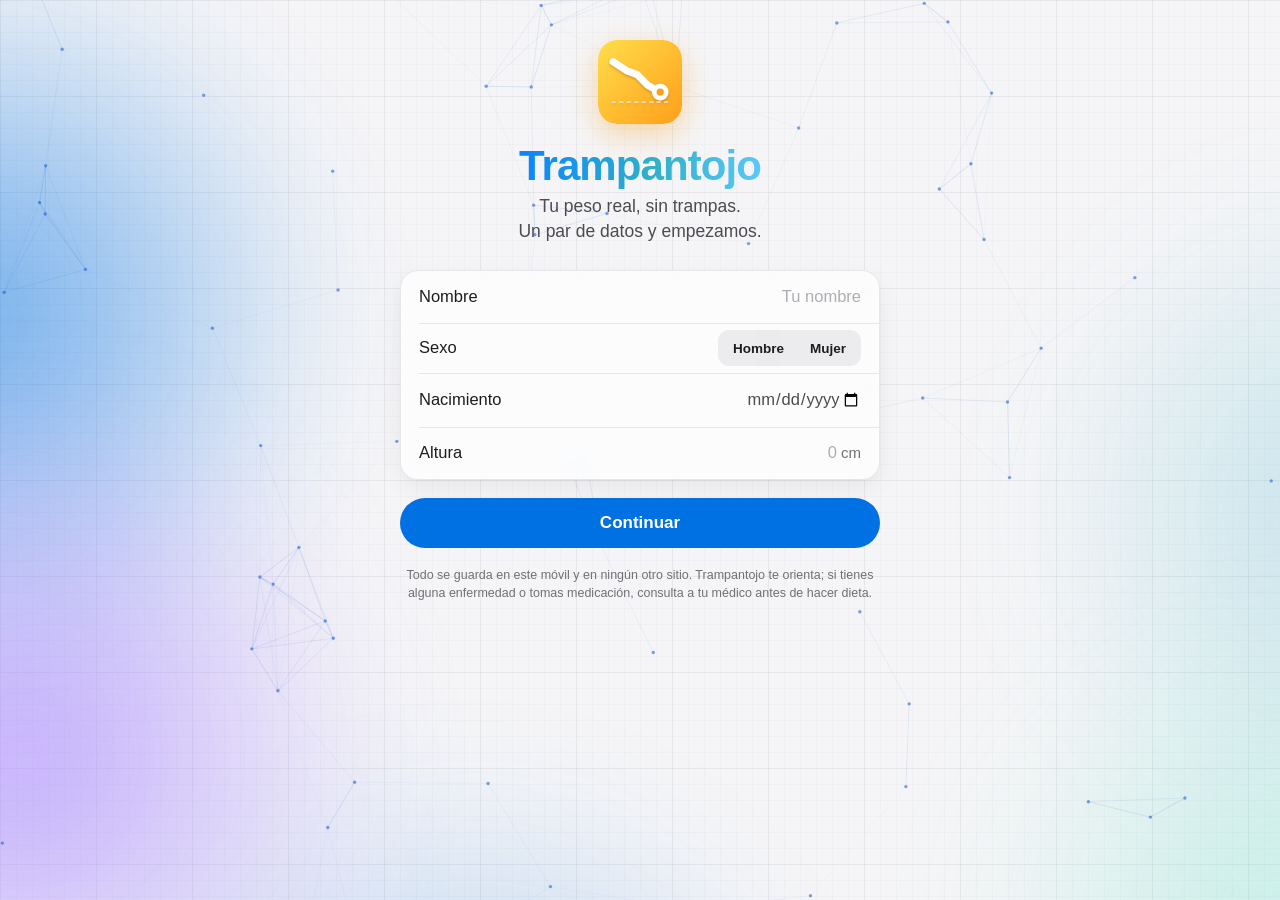
==== index.html @ 8c2d9fbd "feat: registro de ejercicio (0.9.0) En Hoy, apuntar ejercicio en dos toques (13 actividades, minutos" ====
<!doctype html>
<html lang="es" data-theme="light">
<head>
  <meta charset="utf-8">
  <meta name="viewport" content="width=device-width, initial-scale=1, viewport-fit=cover">
  <title>Trampantojo</title>
  <meta name="description" content="Tu peso real, sin trampas: registro diario, tendencia y ayuda para los antojos.">
  <meta name="theme-color" content="#f5f5f7">
  <script>
    // el tema antes de pintar nada, para que no parpadee: claro por defecto, como bimio.tools
    try { document.documentElement.dataset.theme = localStorage.getItem('trampantojo:tema') || 'light'; } catch (e) { /* claro */ }
  </script>
  <link rel="manifest" href="manifest.webmanifest">
  <link rel="icon" href="icons/icon.svg" type="image/svg+xml">
  <link rel="apple-touch-icon" href="icons/apple-touch-icon.png">
  <link rel="stylesheet" href="css/app.css?v=0.9.0">
</head>
<body>
  <!-- El fondo de bimio.tools: manchas de color que se mueven y la constelación -->
  <div class="page-fx" aria-hidden="true">
    <span class="hx b1"></span><span class="hx b2"></span><span class="hx b3"></span><span class="hx b4"></span><span class="hx b5"></span>
    <canvas class="page-cloud"></canvas>
  </div>

  <div id="app">
    <header class="app-header">
      <img class="app-mark" src="icons/icon.svg" alt="" width="46" height="46">
      <div class="app-header-text">
        <p class="app-header-sub" id="today-label"></p>
        <h1 id="screen-title">Trampantojo</h1>
      </div>
    </header>

    <main>
      <!-- ── Hoy ─────────────────────────────────────────────── -->
      <section id="screen-hoy" class="screen" data-title="Hoy">
        <form class="card weigh" id="weigh-form" autocomplete="off">
          <label for="weigh-kg" class="eyebrow">Peso de hoy</label>
          <div class="weigh-row">
            <div class="field-unit big">
              <input id="weigh-kg" name="kg" type="text" inputmode="decimal" placeholder="0,0" aria-describedby="weigh-hint">
              <span>kg</span>
            </div>
            <button type="submit" class="btn primary">Guardar</button>
          </div>
          <p class="card-foot" id="weigh-hint"></p>
          <details class="more">
            <summary>Añadir medidas</summary>
            <div class="measures">
              <label>Cintura<span class="field-unit"><input name="waist" type="text" inputmode="decimal" placeholder="—"><span>cm</span></span></label>
              <label>Cuello<span class="field-unit"><input name="neck" type="text" inputmode="decimal" placeholder="—"><span>cm</span></span></label>
              <label class="only-m">Cadera<span class="field-unit"><input name="hip" type="text" inputmode="decimal" placeholder="—"><span>cm</span></span></label>
            </div>
            <p class="card-foot">Cintura a la altura del ombligo, sin apretar. Con cintura y cuello calculo tu % de grasa.</p>
          </details>
        </form>

<button type="button" class="card craving-cta" data-craving>
          <span class="craving-icon" aria-hidden="true"><svg viewBox="0 0 24 24"><path d="M3 15c2.5 0 2.5-3 5-3s2.5 3 5 3 2.5-3 5-3 2.5 3 3 3"/><path d="M3 19c2.5 0 2.5-3 5-3s2.5 3 5 3 2.5-3 5-3 2.5 3 3 3"/><path d="M12 3v5M9.5 6 12 8.5 14.5 6"/></svg></span>
          <span class="craving-text"><strong>Tengo un antojo</strong><small>Púlsalo antes de comer: te explico por qué te pasa y cómo pasarlo</small></span>
          <span class="chev" aria-hidden="true"></span>
        </button>

        <div class="card message" id="message-card">
          <p class="eyebrow">Para hoy</p>
          <p class="message-title" id="message-title"></p>
          <p class="message-text" id="message-text"></p>
        </div>

        <div class="card backup-nudge" id="backup-nudge" hidden>
          <p class="eyebrow" id="nudge-eyebrow">Tus datos</p>
          <p class="message-title" id="nudge-title"></p>
          <p class="message-text" id="nudge-text"></p>
          <div class="nudge-actions">
            <button type="button" class="btn primary small" id="nudge-go"></button>
            <button type="button" class="btn plain small" id="nudge-later">Ahora no</button>
          </div>
        </div>
        <div class="card water" id="water-card">
          <div class="water-head">
            <p class="eyebrow">Agua hoy</p>
            <span class="water-count" id="water-count"></span>
          </div>
          <div class="glasses" id="glasses" role="group" aria-label="Vasos de agua"></div>
        </div>

        <div class="card exercise" id="exercise-card">
          <div class="water-head">
            <p class="eyebrow">Ejercicio hoy</p>
            <span class="water-count" id="exercise-count"></span>
          </div>
          <ul class="ex-list" id="exercise-list"></ul>
          <div class="meter ex-meter" role="presentation"><span id="exercise-bar"></span></div>
          <p class="card-foot" id="exercise-week"></p>
          <button type="button" class="btn ghost small" id="exercise-add">+ Apuntar ejercicio</button>
        </div>

        <div class="card hero" id="hero-card">
          <p class="eyebrow">Tu camino</p>
          <p class="hero-value"><span id="hero-kg">—</span><span class="unit">kg</span></p>
          <p class="hero-delta" id="hero-delta"></p>
          <p class="card-sub" id="journey-sub"></p>
          <div class="chart-box" id="chart-hoy"></div>
          <button class="row-link" data-go="evolucion">Ver toda la evolución</button>
        </div>

        <p class="section-label" id="tiles-label">Tus números</p>
        <div class="tiles" id="tiles"></div>

        <div class="card nudge" id="habits-nudge" hidden>
          <p class="message-title">Cuéntame tus hábitos</p>
          <p class="message-text">Con tu ejercicio y cómo comes, calculo mejor lo que gastas.</p>
          <button class="btn ghost" data-go="perfil" data-focus="habitos">Rellenar hábitos</button>
        </div>
      </section>

      <!-- ── Comidas ─────────────────────────────────────────── -->
      <section id="screen-comidas" class="screen" data-title="Comidas" hidden>
        <div class="day-nav">
          <button type="button" class="btn plain small" id="day-prev">‹ Día anterior</button>
          <span class="day-label" id="day-label">Hoy</span>
          <button type="button" class="btn plain small" id="day-next">Siguiente ›</button>
        </div>
<button type="button" class="card craving-cta" data-craving>
          <span class="craving-icon" aria-hidden="true"><svg viewBox="0 0 24 24"><path d="M3 15c2.5 0 2.5-3 5-3s2.5 3 5 3 2.5-3 5-3 2.5 3 3 3"/><path d="M3 19c2.5 0 2.5-3 5-3s2.5 3 5 3 2.5-3 5-3 2.5 3 3 3"/><path d="M12 3v5M9.5 6 12 8.5 14.5 6"/></svg></span>
          <span class="craving-text"><strong>Tengo un antojo</strong><small>Antes de picar: por qué te pasa y cómo pasarlo</small></span>
          <span class="chev" aria-hidden="true"></span>
        </button>
        <div class="card intake">
          <p class="eyebrow" id="intake-label">Hoy llevas</p>
          <p class="hero-value"><span id="kcal-eaten">0</span><span class="unit">kcal</span></p>
          <div class="meter" role="presentation"><span id="kcal-bar"></span></div>
          <p class="card-sub" id="kcal-sub"></p>
          <p class="card-foot" id="macros"></p>
          <div class="qday" id="qday" hidden>
            <p class="eyebrow">Qué tipo de calorías</p>
            <div class="qbar" role="presentation"><span class="q-b" id="qbar-b"></span><span class="q-r" id="qbar-r"></span><span class="q-m" id="qbar-m"></span></div>
            <p class="qday-legend" id="qday-legend"></p>
            <p class="card-foot" id="qday-note"></p>
          </div>
        </div>
        <div class="card ideas-card" id="ideas-card" hidden></div>
        <div id="meals"></div>
        <p class="section-label">Mis platos</p>
        <ul class="group log" id="dishes"></ul>
        <p class="section-foot" id="dishes-empty">Cuando apuntes una comida con varias cosas (lentejas + pan + aceite), «Guardar como plato» la deja lista para otro día, de un toque.</p>
        <p class="section-foot">Valores orientativos de tablas públicas. Tu gasto real, medido con la báscula, corrige lo que la tabla no sabe de tu cocina.</p>
      </section>

      <!-- ── Evolución ───────────────────────────────────────── -->
      <section id="screen-evolucion" class="screen" data-title="Evolución" hidden>
        <div class="segmented" role="radiogroup" aria-label="Periodo">
          <button type="button" role="radio" data-range="30">30 días</button>
          <button type="button" role="radio" data-range="90">90 días</button>
          <button type="button" role="radio" data-range="0">Todo</button>
          <button type="button" role="radio" data-range="-1">Mi plan</button>
        </div>
        <div class="card" id="week-card"></div>
        <div class="card">
          <p class="eyebrow">Evolución del peso</p>
          <p class="card-sub" id="evo-sub"></p>
          <div class="chart-box" id="chart-evo"></div>
          <button class="row-link" data-go="registro">Ver los datos uno a uno</button>
        </div>
        <p class="section-label">Objetivos intermedios</p>
        <ul class="group log" id="goals"></ul>
        <p class="section-foot">Un peso y una fecha («88 kg para Navidad»). Aparecen en la gráfica como un rombo; la línea azul discontinua es la que deberías seguir.</p>
        <div class="card spaced">
          <p class="eyebrow">Ritmo semana a semana</p>
          <p class="card-sub">Cuánto ha bajado o subido tu tendencia cada semana.</p>
          <div class="chart-box" id="chart-rate"></div>
        </div>
        <div class="card">
          <p class="eyebrow">Tus antojos</p>
          <div id="craving-card"></div>
        </div>
        <div class="card">
          <p class="eyebrow">Calorías por día</p>
          <p class="card-sub" id="kcal-chart-sub">Lo que has apuntado cada día frente a tu objetivo.</p>
          <div class="chart-box" id="chart-kcal"></div>
        </div>
        <div class="card">
          <p class="eyebrow">Ejercicio por semana</p>
          <p class="card-sub" id="exercise-chart-sub"></p>
          <div class="qchart exchart" id="chart-exercise"></div>
        </div>
        <div class="card">
          <p class="eyebrow">La calidad de tus calorías</p>
          <p class="card-sub" id="quality-chart-sub"></p>
          <div class="qchart" id="chart-quality"></div>
        </div>
        <p class="section-label">Tus logros</p>
        <div class="badges" id="badges"></div>
        <p class="section-label">Tu salud en números</p>
        <dl class="group facts" id="facts"></dl>
        <p class="section-foot">Orientativo. Trampantojo te ayuda a ordenarte, no sustituye a tu médico.</p>
      </section>

      <!-- ── Registro ────────────────────────────────────────── -->
      <section id="screen-registro" class="screen" data-title="Registro" hidden>
        <button class="btn ghost block" id="add-past">Añadir otro día</button>
        <p class="section-label">Tus pesadas</p>
        <ul class="group log" id="log"></ul>
        <p class="section-foot" id="log-foot">Toca una pesada para corregirla o borrarla.</p>
        <p class="empty" id="log-empty" hidden>Todavía no has apuntado ningún peso.</p>
      </section>

      <!-- ── Perfil ──────────────────────────────────────────── -->
      <section id="screen-perfil" class="screen" data-title="Perfil" hidden>
        <form id="profile-form" autocomplete="off">
          <p class="section-label">Tus datos</p>
          <div class="group">
            <label class="item"><span class="item-title">Nombre</span><input name="name" type="text" autocomplete="given-name" placeholder="Tu nombre" required></label>
            <div class="item">
              <span class="item-title">Sexo<small>Cambia la fórmula del gasto</small></span>
              <div class="segmented compact" role="radiogroup" aria-label="Sexo">
                <label><input type="radio" name="sex" value="h" required><span>Hombre</span></label>
                <label><input type="radio" name="sex" value="m"><span>Mujer</span></label>
              </div>
            </div>
            <label class="item"><span class="item-title">Nacimiento</span><input name="birthDate" type="date" required></label>
            <label class="item"><span class="item-title">Altura</span><span class="field-unit"><input name="heightCm" type="text" inputmode="numeric" placeholder="0" required><span>cm</span></span></label>
          </div>

          <p class="section-label">Tu meta</p>
          <div class="group">
            <label class="item"><span class="item-title">Peso objetivo</span><span class="field-unit"><input name="goalKg" type="text" inputmode="decimal" placeholder="0,0" required><span>kg</span></span></label>
            <label class="item"><span class="item-title">¿Para cuándo?</span><input name="goalDate" type="date"></label>
            <button type="button" class="item picker" data-picker="pace"><span class="item-title">Ritmo</span><span class="picker-value" data-for="pace"></span><span class="chev" aria-hidden="true"></span></button>
            <button type="button" class="item picker" data-picker="activity"><span class="item-title">Actividad</span><span class="picker-value" data-for="activity"></span><span class="chev" aria-hidden="true"></span></button>
          </div>
          <input type="hidden" name="activity">
          <p class="section-foot" id="pace-hint"></p>
          <p class="section-foot" id="goal-hint"></p>
          <p class="section-foot" id="activity-hint"></p>
          <button type="submit" class="btn primary block">Guardar mis datos</button>
        </form>

        <p class="section-label">Tu plan</p>
        <div class="group">
          <button type="button" class="item action" id="plan-restart"><span class="item-title">Empezar el plan de nuevo desde hoy</span><span class="chev" aria-hidden="true"></span></button>
        </div>
        <p class="section-foot" id="plan-summary"></p>

        <form id="habits-form" autocomplete="off">
          <p class="section-label" id="habitos">Tus hábitos</p>
          <div class="group">
            <label class="item"><span class="item-title">Ejercicio</span><input name="exerciseType" type="text" placeholder="Andar, pádel…"></label>
            <label class="item"><span class="item-title">Días por semana</span><input name="exerciseDays" type="text" inputmode="numeric" placeholder="0"></label>
            <label class="item"><span class="item-title">Minutos cada vez</span><input name="exerciseMinutes" type="text" inputmode="numeric" placeholder="0"></label>
            <button type="button" class="item picker" data-picker="work"><span class="item-title">Trabajo</span><span class="picker-value" data-for="work"></span><span class="chev" aria-hidden="true"></span></button>
            <button type="button" class="item picker" data-picker="steps"><span class="item-title">Pasos al día</span><span class="picker-value" data-for="steps"></span><span class="chev" aria-hidden="true"></span></button>
            <button type="button" class="item picker" data-picker="exerciseCredit"><span class="item-title">Calorías del ejercicio</span><span class="picker-value" data-for="exerciseCredit"></span><span class="chev" aria-hidden="true"></span></button>
          </div>
          <p class="section-foot" id="habits-suggest"></p>

          <p class="section-label">Cómo comes</p>
          <div class="group">
            <button type="button" class="item picker" data-picker="oil"><span class="item-title">Aceite al cocinar</span><span class="picker-value" data-for="oil"></span><span class="chev" aria-hidden="true"></span></button>
            <button type="button" class="item picker" data-picker="portions"><span class="item-title">Raciones</span><span class="picker-value" data-for="portions"></span><span class="chev" aria-hidden="true"></span></button>
            <label class="item"><span class="item-title">No me gusta</span><input name="dislikes" type="text" placeholder="Coliflor…"></label>
            <label class="item"><span class="item-title">Alergias</span><input name="allergies" type="text" placeholder="Lactosa…"></label>
          </div>
          <input type="hidden" name="work"><input type="hidden" name="steps"><input type="hidden" name="oil"><input type="hidden" name="portions"><input type="hidden" name="exerciseCredit">
          <p class="section-foot">Con esto afino tu gasto, y en la próxima versión los consejos de comida.</p>

          <p class="section-label">Tus razones</p>
          <div class="group">
            <label class="item stacked"><span class="sr">Tus razones para adelgazar</span>
              <textarea name="reasons" rows="3" placeholder="¿Por qué quieres adelgazar? Escríbelo con tus palabras: te lo recordaré cuando te dé un antojo."></textarea>
            </label>
          </div>
          <button type="submit" class="btn primary block">Guardar hábitos</button>
        </form>

        <p class="section-label">Apariencia</p>
        <div class="group">
          <div class="item">
            <span class="item-title">Tema</span>
            <div class="segmented compact" role="radiogroup" aria-label="Tema" id="theme-seg">
              <button type="button" role="radio" data-theme-choice="light">Claro</button>
              <button type="button" role="radio" data-theme-choice="dark">Oscuro</button>
              <button type="button" role="radio" data-theme-choice="auto">Auto</button>
            </div>
          </div>
        </div>
        <p class="section-foot">«Auto» sigue el tema del móvil.</p>

        <p class="section-label">Recordatorios de agua</p>
        <form class="group" id="water-form" autocomplete="off">
          <button type="button" class="item action" id="water-toggle"><span class="item-title">Avisarme si no bebo<small id="water-toggle-sub">Con «+1 vaso» y «Silenciar para siempre» en la propia notificación</small></span><span class="picker-value" id="water-toggle-val">No</span><span class="chev" aria-hidden="true"></span></button>
          <button type="button" class="item picker" data-picker="wevery"><span class="item-title">Si no bebo en</span><span class="picker-value" data-for="wevery"></span><span class="chev" aria-hidden="true"></span></button>
          <button type="button" class="item picker" data-picker="wfrom"><span class="item-title">Desde</span><span class="picker-value" data-for="wfrom"></span><span class="chev" aria-hidden="true"></span></button>
          <button type="button" class="item picker" data-picker="wto"><span class="item-title">Hasta</span><span class="picker-value" data-for="wto"></span><span class="chev" aria-hidden="true"></span></button>
          <button type="button" class="item action" id="water-test"><span class="item-title">Probar un aviso ahora</span><span class="chev" aria-hidden="true"></span></button>
          <input type="hidden" name="wevery"><input type="hidden" name="wfrom"><input type="hidden" name="wto">
        </form>
        <p class="section-foot" id="water-note"></p>

        <p class="section-label">Copia de seguridad</p>
        <div class="group">
          <button type="button" class="item action" id="auto-backup"><span class="item-title">Copia automática<small id="auto-backup-sub">Se guarda sola en una carpeta del móvil</small></span><span class="picker-value" id="auto-backup-state"></span><span class="chev" aria-hidden="true"></span></button>
          <button type="button" class="item action" id="auto-backup-change" hidden><span class="item-title">Cambiar de carpeta</span><span class="chev" aria-hidden="true"></span></button>
          <button type="button" class="item action" id="export"><span class="item-title">Guardar una copia ahora<small>A Drive, al correo o a Descargas</small></span><span class="chev" aria-hidden="true"></span></button>
          <label class="item action"><span class="item-title">Cargar copia</span><span class="chev" aria-hidden="true"></span><input type="file" id="import" accept="application/json,.json" hidden></label>
        </div>
        <p class="section-foot" id="backup-status"></p>
        <p class="section-foot">Tus datos viven en este móvil. La copia automática los guarda cada día en una carpeta que eliges (Documentos, por ejemplo), que no se borra aunque borres los datos de Chrome: la última en <b>trampantojo-copia.json</b> y una por semana con su fecha. Para pasar la app a otro móvil, «Cargar copia» con ese fichero.</p>

        <p class="fine center" id="version"></p>
      </section>
    </main>

    <nav class="tabs" aria-label="Secciones">
      <button data-go="hoy"><svg viewBox="0 0 24 24" aria-hidden="true"><path d="M4 10.5 12 4l8 6.5V19a1 1 0 0 1-1 1h-4.5v-5.5h-5V20H5a1 1 0 0 1-1-1z"/></svg><span>Hoy</span></button>
      <button data-go="comidas"><svg viewBox="0 0 24 24" aria-hidden="true"><path d="M7 3v8M4.5 3v5a2.5 2.5 0 0 0 5 0V3M7 11v10"/><path d="M17 21V3c-2.2 1-3.5 3.4-3.5 6.5V13H17"/></svg><span>Comidas</span></button>
      <button data-go="evolucion"><svg viewBox="0 0 24 24" aria-hidden="true"><path d="M3.5 16.5 9 11l3.5 3 8-8"/><path d="M15 6h5.5v5.5"/></svg><span>Evolución</span></button>
      <button data-go="registro"><svg viewBox="0 0 24 24" aria-hidden="true"><path d="M8.5 6.5h11M8.5 12h11M8.5 17.5h11"/><circle cx="4.5" cy="6.5" r=".9"/><circle cx="4.5" cy="12" r=".9"/><circle cx="4.5" cy="17.5" r=".9"/></svg><span>Registro</span></button>
      <button data-go="perfil"><svg viewBox="0 0 24 24" aria-hidden="true"><circle cx="12" cy="8.5" r="3.8"/><path d="M4.5 20c1.3-3.6 4.2-5.5 7.5-5.5s6.2 1.9 7.5 5.5"/></svg><span>Perfil</span></button>
    </nav>
  </div>

  <!-- ── Primera vez ─────────────────────────────────────────── -->
  <div id="welcome" class="welcome" hidden>
    <form id="welcome-form" class="welcome-card" autocomplete="off" novalidate>
      <img class="welcome-mark" src="icons/icon.svg" alt="" width="84" height="84">
      <h1><span class="grad">Trampantojo</span></h1>
      <p class="lead">Tu peso real, sin trampas.<br>Un par de datos y empezamos.</p>
      <div class="step" data-step="1">
        <div class="group">
          <label class="item"><span class="item-title">Nombre</span><input name="name" type="text" autocomplete="given-name" placeholder="Tu nombre" required></label>
          <div class="item">
            <span class="item-title">Sexo</span>
            <div class="segmented compact" role="radiogroup" aria-label="Sexo">
              <label><input type="radio" name="sex" value="h" required><span>Hombre</span></label>
              <label><input type="radio" name="sex" value="m"><span>Mujer</span></label>
            </div>
          </div>
          <label class="item"><span class="item-title">Nacimiento</span><input name="birthDate" type="date" required></label>
          <label class="item"><span class="item-title">Altura</span><span class="field-unit"><input name="heightCm" type="text" inputmode="numeric" placeholder="0" required><span>cm</span></span></label>
        </div>
      </div>
      <div class="step" data-step="2" hidden>
        <div class="group">
          <label class="item"><span class="item-title">Peso de hoy</span><span class="field-unit"><input name="kg" type="text" inputmode="decimal" placeholder="0,0" required><span>kg</span></span></label>
          <label class="item"><span class="item-title">Peso objetivo</span><span class="field-unit"><input name="goalKg" type="text" inputmode="decimal" placeholder="0,0" required><span>kg</span></span></label>
          <label class="item"><span class="item-title">¿Para cuándo?</span><input name="goalDate" type="date"></label>
          <button type="button" class="item picker" data-picker="pace"><span class="item-title">Ritmo</span><span class="picker-value" data-for="pace"></span><span class="chev" aria-hidden="true"></span></button>
          <button type="button" class="item picker" data-picker="activity"><span class="item-title">Actividad</span><span class="picker-value" data-for="activity"></span><span class="chev" aria-hidden="true"></span></button>
        </div>
        <input type="hidden" name="activity" value="sedentario">
        <p class="section-foot" id="welcome-pace-hint"></p>
        <p class="section-foot" id="welcome-goal-hint"></p>
      </div>
      <p class="error" id="welcome-error" role="alert"></p>
      <div class="welcome-actions">
        <button type="submit" class="btn primary block" id="welcome-next">Continuar</button>
        <button type="button" class="btn plain block" id="welcome-back" hidden>Atrás</button>
      </div>
      <p class="fine center">Todo se guarda en este móvil y en ningún otro sitio. Trampantojo te orienta; si tienes alguna enfermedad o tomas medicación, consulta a tu médico antes de hacer dieta.</p>
    </form>
  </div>

  <!-- ── Elegir una opción: hoja inferior (sustituye a los desplegables) ── -->
  <dialog id="picker-dialog" class="sheet">
    <div class="sheet-grabber" aria-hidden="true"></div>
    <div class="sheet-bar">
      <span></span>
      <h2 id="picker-title"></h2>
      <button type="button" class="bar-btn strong" id="picker-done">Listo</button>
    </div>
    <ul class="group picker-list" id="picker-list" role="listbox"></ul>
    <p class="section-foot" id="picker-foot"></p>
  </dialog>

  <!-- ── Corregir una pesada ─────────────────────────────────── -->
  <dialog id="edit-dialog" class="sheet">
    <form id="edit-form" autocomplete="off">
      <div class="sheet-grabber" aria-hidden="true"></div>
      <div class="sheet-bar">
        <button type="button" class="bar-btn" id="edit-cancel">Cancelar</button>
        <h2 id="edit-title">Pesada</h2>
        <button type="submit" class="bar-btn strong">Guardar</button>
      </div>
      <div class="group">
        <label class="item"><span class="item-title">Día</span><input name="date" type="date" required></label>
        <label class="item"><span class="item-title">Peso</span><span class="field-unit"><input name="kg" type="text" inputmode="decimal" placeholder="0,0" required><span>kg</span></span></label>
      </div>
      <p class="section-label">Medidas (opcional)</p>
      <div class="group">
        <label class="item"><span class="item-title">Cintura</span><span class="field-unit"><input name="waist" type="text" inputmode="decimal" placeholder="—"><span>cm</span></span></label>
        <label class="item"><span class="item-title">Cuello</span><span class="field-unit"><input name="neck" type="text" inputmode="decimal" placeholder="—"><span>cm</span></span></label>
        <label class="item only-m"><span class="item-title">Cadera</span><span class="field-unit"><input name="hip" type="text" inputmode="decimal" placeholder="—"><span>cm</span></span></label>
      </div>
      <p class="error" id="edit-error" role="alert"></p>
      <div class="group spaced-group">
        <button type="button" class="item action destructive" id="edit-delete"><span class="item-title">Borrar esta pesada</span></button>
      </div>
    </form>
  </dialog>

  <!-- ── Un objetivo intermedio ──────────────────────────────── -->
  <dialog id="goal-dialog" class="sheet">
    <form id="goal-form" autocomplete="off">
      <div class="sheet-grabber" aria-hidden="true"></div>
      <div class="sheet-bar">
        <button type="button" class="bar-btn" id="goal-cancel">Cancelar</button>
        <h2 id="goal-title">Nuevo objetivo</h2>
        <button type="submit" class="bar-btn strong">Guardar</button>
      </div>
      <div class="group">
        <label class="item"><span class="item-title">Nombre</span><input name="name" type="text" placeholder="Navidad, verano…" maxlength="24"></label>
        <label class="item"><span class="item-title">Peso</span><span class="field-unit"><input name="kg" type="text" inputmode="decimal" placeholder="0,0" required><span>kg</span></span></label>
        <label class="item"><span class="item-title">Fecha</span><input name="date" type="date" required></label>
      </div>
      <p class="section-foot" id="goal-dialog-hint"></p>
      <p class="section-label" id="goal-ideas-label">Ideas</p>
      <div class="ideas" id="goal-ideas"></div>
      <p class="error" id="goal-error" role="alert"></p>
      <div class="group spaced-group" id="goal-delete-group">
        <button type="button" class="item action destructive" id="goal-delete"><span class="item-title">Borrar este objetivo</span></button>
      </div>
    </form>
  </dialog>

  <!-- ── Añadir comida: buscar, ración, código, a mano ────────── -->
  <dialog id="food-dialog" class="sheet tall">
    <div class="sheet-grabber" aria-hidden="true"></div>
    <div class="sheet-bar">
      <button type="button" class="bar-btn" id="food-cancel">Cerrar</button>
      <h2 id="food-title">Añadir</h2>
      <span></span>
    </div>

    <div id="food-search-view">
      <label class="search"><span class="sr">Buscar alimento</span>
        <input id="food-q" type="search" placeholder="Busca o escribe «2 huevos y una tostada»" autocomplete="off" enterkeyhint="search">
      </label>
      <div class="food-actions">
        <button type="button" class="btn ghost small" id="food-scan">Escanear código</button>
        <button type="button" class="btn ghost small" id="food-manual">Calorías a mano</button>
      </div>
      <div class="card phrase" id="food-phrase" hidden></div>
      <p class="section-label" id="food-list-label">Recientes</p>
      <ul class="group log" id="food-results"></ul>
    </div>

    <div id="food-portion-view" hidden>
      <p class="portion-name" id="portion-name"></p>
      <p class="card-foot" id="portion-per100"></p>
      <p class="qchip-line" id="portion-quality" hidden></p>
      <div class="type-list" id="portion-types"></div>
      <p class="section-label">Ración</p>
      <div class="ideas" id="portion-units"></div>
      <div class="group spaced-group">
        <div class="item">
          <span class="item-title" id="portion-qty-label">Cantidad</span>
          <div class="stepper">
            <button type="button" id="portion-minus" aria-label="Menos">−</button>
            <input id="portion-qty" type="text" inputmode="decimal" aria-label="Cantidad">
            <button type="button" id="portion-plus" aria-label="Más">+</button>
          </div>
        </div>
        <div class="item"><span class="item-title">Peso</span><span class="picker-value" id="portion-grams"></span></div>
      </div>
      <div class="card result">
        <p class="hero-value"><span id="portion-result">0 kcal</span></p>
        <p class="card-foot" id="portion-macros"></p>
      </div>
      <button type="button" class="btn primary block" id="portion-add">Añadir</button>
      <button type="button" class="btn plain block" id="portion-back">Volver</button>
      <div class="group spaced-group">
        <button type="button" class="item action destructive" id="portion-delete"><span class="item-title">Quitar de la lista</span></button>
      </div>
    </div>

    <div id="food-scan-view" hidden>
      <video id="scan-video" playsinline muted hidden></video>
      <p class="section-foot" id="scan-status"></p>
      <div class="group spaced-group">
        <label class="item"><span class="item-title">Código</span><input id="scan-code" type="text" inputmode="numeric" placeholder="8410000000000"></label>
      </div>
      <button type="button" class="btn primary block" id="scan-lookup">Buscar el producto</button>
      <button type="button" class="btn plain block" id="scan-back">Volver</button>
      <p class="section-foot">Los datos del producto vienen de Open Food Facts (gratis). Sólo sale del móvil el número del código.</p>
    </div>

    <div id="food-manual-view" hidden>
      <form id="manual-form" autocomplete="off">
        <div class="group">
          <label class="item"><span class="item-title">Qué es</span><input name="name" type="text" placeholder="Menú del día, tapa…"></label>
          <label class="item"><span class="item-title">Calorías</span><span class="field-unit"><input name="kcal" type="text" inputmode="numeric" placeholder="0"><span>kcal</span></span></label>
          <label class="item"><span class="item-title">Proteína</span><span class="field-unit"><input name="p" type="text" inputmode="decimal" placeholder="—"><span>g</span></span></label>
        </div>
        <button type="submit" class="btn primary block">Añadir</button>
        <button type="button" class="btn plain block" id="manual-back">Volver</button>
      </form>
    </div>
  </dialog>

  <!-- ── Tengo un antojo ─────────────────────────────────────── -->
  <dialog id="exercise-dialog" class="sheet">
    <div class="sheet-grabber" aria-hidden="true"></div>
    <div class="sheet-bar">
      <button type="button" class="bar-btn" id="ex-cancel">Cancelar</button>
      <h2>Apuntar ejercicio</h2>
      <span></span>
    </div>
    <p class="crv-q">¿Qué has hecho?</p>
    <div class="crv-types ex-types" id="ex-types"></div>
    <p class="crv-q">¿Cuánto rato?</p>
    <div class="segmented" role="radiogroup" aria-label="Minutos" id="ex-minutes"></div>
    <div class="group spaced-group">
      <div class="item">
        <span class="item-title">Minutos</span>
        <div class="stepper">
          <button type="button" id="ex-minus" aria-label="Menos">−</button>
          <input id="ex-qty" type="text" inputmode="numeric" aria-label="Minutos" value="30">
          <button type="button" id="ex-plus" aria-label="Más">+</button>
        </div>
      </div>
    </div>
    <div class="card result">
      <p class="hero-value"><span id="ex-kcal">0 kcal</span></p>
      <p class="card-foot" id="ex-note"></p>
    </div>
    <button type="button" class="btn primary block" id="ex-save">Apuntar</button>
  </dialog>

  <dialog id="craving-dialog" class="sheet tall">
    <div class="sheet-grabber" aria-hidden="true"></div>
    <div class="sheet-bar">
      <button type="button" class="bar-btn" id="crv-close">Cerrar</button>
      <h2 id="crv-title">Tengo un antojo</h2>
      <span></span>
    </div>

    <div id="crv-step1">
      <p class="crv-q">¿Qué te apetece?</p>
      <div class="crv-types" id="crv-types"></div>
      <p class="section-foot">Antes de nada: un antojo sube como una ola y baja solo en 10–20 minutos. Vamos a pasarlo juntos.</p>
    </div>

    <div id="crv-step2" hidden>
      <p class="crv-q">¿Cuánta hambre de estómago tienes?</p>
      <p class="section-foot crv-help">La de verdad, la que se calmaría con un plato de lentejas.</p>
      <div class="segmented" role="radiogroup" aria-label="Hambre" id="crv-hunger"></div>
      <p class="crv-q">¿Cómo estás ahora?</p>
      <div class="ideas" id="crv-mood"></div>
      <p class="crv-q">¿Cuánto dormiste anoche?</p>
      <div class="segmented" role="radiogroup" aria-label="Sueño" id="crv-sleep"></div>
      <button type="button" class="btn primary block" id="crv-go">Ver por qué me pasa</button>
    </div>

    <div id="crv-step3" hidden>
      <div class="card crv-burn-card">
        <p class="eyebrow">Si te lo comes</p>
        <p class="crv-portion" id="crv-portion"></p>
        <p class="hero-value crv-kcal" id="crv-kcal"></p>
        <p class="card-sub">Para quemarlo tendrías que hacer una de estas:</p>
        <div class="burn-grid" id="crv-burn"></div>
        <p class="card-foot" id="crv-cost"></p>
      </div>
      <div class="card crv-kind-card">
        <p class="eyebrow">Qué tipo de calorías son</p>
        <p class="qchip-line" id="crv-qchip"></p>
        <p class="card-sub" id="crv-made"></p>
        <div class="type-list" id="crv-tags"></div>
      </div>
      <div class="card crv-body-card" id="crv-body-card">
        <p class="eyebrow">Dónde se nota en tu cuerpo</p>
        <div class="body-wrap">
          <div class="body-fig" id="crv-body"></div>
          <ul class="body-legend" id="crv-body-legend"></ul>
        </div>
        <p class="card-foot" id="crv-body-note"></p>
      </div>
      <div class="card crv-swap-card" id="crv-swap-card">
        <p class="eyebrow" id="crv-swap-title">Mismas calorías, pero buenas</p>
        <p class="message-title" id="crv-swap-name"></p>
        <div class="swap-compare" id="crv-swap-compare"></div>
        <p class="message-text" id="crv-swap-why"></p>
        <button type="button" class="btn primary block" id="crv-swap-take">Me tomo esto en su lugar</button>
      </div>
      <div class="card">
        <p class="eyebrow">Por qué te pasa</p>
        <div class="crv-why" id="crv-why"></div>
        <p class="card-foot" id="crv-basis"></p>
      </div>
      <div class="card reasons" id="crv-reasons-card">
        <p class="eyebrow">Tus razones</p>
        <p class="message-text" id="crv-reasons"></p>
      </div>
      <p class="section-label">¿Qué hacemos?</p>
      <button type="button" class="btn primary block" id="crv-wait">Esperar 10 minutos conmigo</button>
      <button type="button" class="btn ghost block" id="crv-alt">Dame una alternativa sana</button>
      <button type="button" class="btn plain block" id="crv-eat">Me lo como, pero con cabeza</button>
      <button type="button" class="btn plain block" id="crv-passed">Ya se me ha pasado</button>
    </div>

    <div id="crv-timer" hidden>
      <div class="crv-ring">
        <svg viewBox="0 0 120 120" aria-hidden="true">
          <circle cx="60" cy="60" r="54" class="ring-bg"/>
          <circle cx="60" cy="60" r="54" class="ring-fg" id="crv-ring-fg" transform="rotate(-90 60 60)"/>
        </svg>
        <span class="crv-clock" id="crv-clock">10:00</span>
      </div>
      <div id="crv-timer-running">
        <p class="message-title center">Mientras tanto</p>
        <p class="message-text center crv-tip" id="crv-tip"></p>
        <button type="button" class="btn ghost block" id="crv-early">Ya se me ha pasado</button>
      </div>
      <div id="crv-timer-end" hidden>
        <p class="message-title center">Diez minutos. ¿Se te ha pasado?</p>
        <button type="button" class="btn primary block" id="crv-yes">Sí, vencido</button>
        <button type="button" class="btn ghost block" id="crv-no">No, sigo con ganas</button>
      </div>
    </div>

    <div id="crv-alts" hidden>
      <p class="card-sub" id="crv-alt-intro"></p>
      <ul class="group log" id="crv-alt-list"></ul>
      <button type="button" class="btn plain block" id="crv-alt-back">Volver</button>
    </div>

    <div id="crv-eatview" hidden>
      <div class="card">
        <p class="eyebrow">Con cabeza</p>
        <p class="message-title">Una ración pequeña, sentado y despacio</p>
        <p class="message-text">Sírvela en un plato (nunca del paquete), siéntate, sin pantallas, y cómetela despacio notando el sabor. La mitad del placer está en los primeros bocados.</p>
        <p class="message-title crv-portion" id="crv-eat-portion"></p>
      </div>
      <button type="button" class="btn primary block" id="crv-eat-add">Apuntar esta ración</button>
      <button type="button" class="btn plain block" id="crv-eat-back">Volver</button>
    </div>

    <div id="crv-done" hidden>
      <div class="crv-done-mark" aria-hidden="true">✓</div>
      <p class="message-title center" id="crv-done-title"></p>
      <p class="message-text center" id="crv-done-text"></p>
      <p class="card-foot center" id="crv-done-stats"></p>
      <button type="button" class="btn primary block" id="crv-done-close">Cerrar</button>
    </div>
  </dialog>

  <!-- ── Guardar una comida como plato ───────────────────────── -->
  <dialog id="dish-dialog" class="sheet">
    <form id="dish-form" autocomplete="off">
      <div class="sheet-grabber" aria-hidden="true"></div>
      <div class="sheet-bar">
        <button type="button" class="bar-btn" id="dish-cancel">Cancelar</button>
        <h2>Guardar como plato</h2>
        <button type="submit" class="bar-btn strong">Guardar</button>
      </div>
      <div class="group">
        <label class="item"><span class="item-title">Nombre</span><input name="name" type="text" placeholder="Lentejas de casa" maxlength="40"></label>
        <label class="item"><span class="item-title">Raciones</span><input name="servings" type="text" inputmode="decimal" placeholder="1"></label>
      </div>
      <p class="section-foot">Si lo que apuntaste era la olla entera, pon cuántas raciones salen: guardo lo que es una.</p>
    </form>
  </dialog>

  <!-- ── Aviso de datos ilegibles ─────────────────────────────── -->
  <div id="storage-alert" class="alert" hidden role="alert">
    <p class="message-title">No he podido leer tus datos</p>
    <p class="message-text" id="storage-alert-text"></p>
    <div class="alert-actions">
      <button class="btn ghost" id="storage-download">Descargar lo que había</button>
      <button class="btn plain destructive" id="storage-reset">Apartarlo y empezar</button>
    </div>
  </div>

  <div id="toast" class="toast" role="status" hidden></div>

  <script type="module" src="js/app.js?v=0.9.0"></script>
</body>
</html>
---- css/app.css ----
/* Trampantojo — el aspecto, con el sistema de diseño de BIMIO (bimio.tools).

   Todo sale de website/assets/site.css de BIMIO: los mismos colores con los
   mismos nombres (--bg, --card, --ink, --ink-2, --ink-3, --line, --accent,
   --teal…), las tarjetas blancas con borde fino, las etiquetas en mayúsculas
   espaciadas con su raya, los botones de píldora, el degradado azul-turquesa
   del titular y el fondo vivo: cuadrícula de delineante + manchas de color que
   se mueven + constelación.

   Como en bimio.tools, CLARO POR DEFECTO; el oscuro sólo si se elige
   (Perfil › Apariencia) o con «Auto» si el móvil está en oscuro.
   Nada de colores sueltos fuera de estos bloques de variables. En el móvil,
   las alturas táctiles suben a 44 (Apple). */

:root {
  color-scheme: light;
  --bg: #f5f5f7;
  --card: #ffffff;
  --ink: #1d1d1f;
  --ink-2: #4b4b50;
  --ink-3: #707075;
  --ink-4: #aeaeb2;
  --line: #e5e5ea;
  --surface: #fbfbfd;
  --hover: #f2f2f7;
  --pressed: #e8e8ed;
  --accent: #0071e3;
  --accent-ink: #ffffff;
  --accent-text: #005cbf;
  --accent-soft: color-mix(in srgb, var(--accent) 10%, transparent);
  --ok: #34c759;
  --ok-text: #1d7a3c;
  --ok-soft: color-mix(in srgb, var(--ok) 14%, transparent);
  --warn: #ff9f0a;
  --warn-text: #a35200;
  --warn-soft: color-mix(in srgb, var(--warn) 16%, transparent);
  --bad: #ff3b30;
  --bad-text: #c4001d;
  --bad-soft: color-mix(in srgb, var(--bad) 12%, transparent);
  --teal: #30b0c7;
  --violet: #a98bff;
  --mint: #4fe0c0;
  --neutral-soft: rgba(118, 118, 128, 0.12);
  --segment-on: #ffffff;
  --nav-bg: rgba(251, 251, 253, 0.78);
  --hud-bg: rgba(29, 29, 31, 0.92);
  --hud-ink: #ffffff;
  --grid-ink: 0, 0, 0;
  --icon-glow: rgba(255, 159, 26, 0.38);   /* el brillo del icono amarillo */
  /* las tarjetas son de vidrio: dejan ver un poco las manchas y la constelación */
  --glass: color-mix(in srgb, var(--card) 70%, transparent);
  --glass-blur: saturate(170%) blur(14px);
  /* gráficos */
  --chart-trend: #0071e3;
  --chart-dot: rgba(0, 113, 227, 0.36);
  --chart-up: #ff3b30;
  --chart-grid: rgba(0, 0, 0, 0.07);
  --chart-axis: rgba(0, 0, 0, 0.18);
  /* tokens */
  --font: -apple-system, BlinkMacSystemFont, "SF Pro Display", "SF Pro Text", "Segoe UI", Roboto, Helvetica, Arial, sans-serif;
  --radius: 18px;
  --radius-sm: 12px;
  --radius-xs: 8px;
  --pill: 980px;
  --shadow: 0 1px 2px rgba(0, 0, 0, 0.04), 0 8px 24px rgba(0, 0, 0, 0.06);
  --shadow-lg: 0 2px 6px rgba(0, 0, 0, 0.06), 0 18px 50px rgba(0, 0, 0, 0.10);
  --touch: 44px;
  --tabs-h: 58px;
  --dur: 0.15s;
}

/* el oscuro de bimio.tools, elegido o por «Auto» con el móvil en oscuro */
:root[data-theme="dark"] {
  color-scheme: dark;
  --bg: #000000;
  --card: #1c1c1e;
  --ink: #f5f5f7;
  --ink-2: #a1a1a6;
  --ink-3: #8e8e93;
  --ink-4: #48484a;
  --line: #2c2c2e;
  --surface: #161618;
  --hover: #2c2c2e;
  --glass: color-mix(in srgb, var(--card) 70%, transparent);
  --pressed: #3a3a3c;
  --accent: #0a84ff;
  --accent-text: #409cff;
  --ok: #30d158;
  --ok-text: #30d158;
  --warn: #ff9f0a;
  --warn-text: #ffb340;
  --bad: #ff453a;
  --bad-text: #ff6961;
  --neutral-soft: rgba(118, 118, 128, 0.24);
  --segment-on: #636366;
  --nav-bg: rgba(22, 22, 24, 0.72);
  --hud-bg: rgba(58, 58, 60, 0.94);
  --grid-ink: 255, 255, 255;
  --chart-trend: #0a84ff;
  --chart-dot: rgba(10, 132, 255, 0.45);
  --chart-up: #ff453a;
  --chart-grid: rgba(255, 255, 255, 0.08);
  --chart-axis: rgba(255, 255, 255, 0.22);
  --shadow: 0 1px 2px rgba(0, 0, 0, 0.4), 0 8px 24px rgba(0, 0, 0, 0.5);
  --shadow-lg: 0 2px 6px rgba(0, 0, 0, 0.5), 0 18px 50px rgba(0, 0, 0, 0.6);
}
@media (prefers-color-scheme: dark) {
  :root[data-theme="auto"] {
    color-scheme: dark;
    --bg: #000000;
    --card: #1c1c1e;
    --ink: #f5f5f7;
    --ink-2: #a1a1a6;
    --ink-3: #8e8e93;
    --ink-4: #48484a;
    --line: #2c2c2e;
    --surface: #161618;
    --hover: #2c2c2e;
    --glass: color-mix(in srgb, var(--card) 70%, transparent);
    --pressed: #3a3a3c;
    --accent: #0a84ff;
    --accent-text: #409cff;
    --ok: #30d158;
    --ok-text: #30d158;
    --warn: #ff9f0a;
    --warn-text: #ffb340;
    --bad: #ff453a;
    --bad-text: #ff6961;
    --neutral-soft: rgba(118, 118, 128, 0.24);
    --segment-on: #636366;
    --nav-bg: rgba(22, 22, 24, 0.72);
    --hud-bg: rgba(58, 58, 60, 0.94);
    --grid-ink: 255, 255, 255;
    --chart-trend: #0a84ff;
    --chart-dot: rgba(10, 132, 255, 0.45);
    --chart-up: #ff453a;
    --chart-grid: rgba(255, 255, 255, 0.08);
    --chart-axis: rgba(255, 255, 255, 0.22);
    --shadow: 0 1px 2px rgba(0, 0, 0, 0.4), 0 8px 24px rgba(0, 0, 0, 0.5);
    --shadow-lg: 0 2px 6px rgba(0, 0, 0, 0.5), 0 18px 50px rgba(0, 0, 0, 0.6);
  }
}

/* ── base ───────────────────────────────────────────────────── */

* { box-sizing: border-box; }
[hidden] { display: none !important; }

/* El papel de bimio.tools: una cuadrícula de delineante a dos escalas, al borde
   de lo visible. Va en <html> porque <body> es transparente: así queda debajo
   de todo y encima de nada. */
html {
  -webkit-text-size-adjust: 100%;
  background-color: var(--bg);
  background-image:
    repeating-linear-gradient(to right, rgba(var(--grid-ink), 0.04) 0 1px, transparent 1px 96px),
    repeating-linear-gradient(to bottom, rgba(var(--grid-ink), 0.04) 0 1px, transparent 1px 96px),
    repeating-linear-gradient(to right, rgba(var(--grid-ink), 0.02) 0 1px, transparent 1px 16px),
    repeating-linear-gradient(to bottom, rgba(var(--grid-ink), 0.02) 0 1px, transparent 1px 16px);
  background-attachment: fixed;
}

body {
  margin: 0;
  background: transparent;
  color: var(--ink);
  font: 17px/1.45 var(--font);
  -webkit-font-smoothing: antialiased;
  text-rendering: optimizeLegibility;
  -webkit-tap-highlight-color: transparent;
}

:focus-visible { outline: 2px solid var(--accent); outline-offset: 2px; border-radius: 4px; }
::selection { background: color-mix(in srgb, var(--accent) 25%, transparent); }

/* ── el fondo vivo (aurora + constelación), como en bimio.tools ── */

.page-fx {
  position: fixed; inset: -24vh 0; z-index: 0; overflow: hidden; pointer-events: none;
  transform: translate3d(0, var(--pa, 0), 0); will-change: transform;
}
.page-fx .hx { position: absolute; border-radius: 50%; filter: blur(64px); pointer-events: none; }
.page-fx .b1 {
  width: min(104vw, 760px); height: min(104vw, 760px); left: -32vw; top: 17vh; opacity: 0.8;
  background: radial-gradient(circle, color-mix(in srgb, var(--accent) 72%, transparent), transparent 70%);
  animation: drift-a 24s ease-in-out infinite alternate;
}
.page-fx .b2 {
  width: min(92vw, 700px); height: min(92vw, 700px); right: -34vw; top: 42vh; opacity: 0.55;
  background: radial-gradient(circle, color-mix(in srgb, var(--teal) 48%, transparent), transparent 70%);
  animation: drift-b 28s ease-in-out infinite alternate;
}
.page-fx .b3 {
  width: min(104vw, 760px); height: min(104vw, 760px); left: -28vw; top: 66vh; opacity: 0.8;
  background: radial-gradient(circle, color-mix(in srgb, var(--violet) 90%, transparent), transparent 68%);
  animation: drift-c 32s ease-in-out infinite alternate;
}
.page-fx .b4 {
  width: min(88vw, 660px); height: min(88vw, 660px); right: -26vw; top: 90vh; opacity: 0.5;
  background: radial-gradient(circle, color-mix(in srgb, var(--mint) 60%, transparent), transparent 68%);
  animation: drift-a 30s ease-in-out infinite alternate-reverse;
}
.page-fx .b5 {
  width: min(98vw, 740px); height: min(98vw, 740px); left: 8vw; top: 108vh; opacity: 0.62;
  background: radial-gradient(circle, color-mix(in srgb, var(--accent) 50%, transparent), transparent 70%);
  animation: drift-b 34s ease-in-out infinite alternate;
}
.page-cloud { position: absolute; inset: 0; width: 100%; height: 100%; pointer-events: none; }
@keyframes drift-a { from { transform: translate(0, 0) scale(1); } to { transform: translate(6vw, 4vh) scale(1.14); } }
@keyframes drift-b { from { transform: translate(0, 0) scale(1.08); } to { transform: translate(-5vw, 4vh) scale(0.94); } }
@keyframes drift-c { from { transform: translate(0, 0) scale(1); } to { transform: translate(4vw, -4vh) scale(1.14); } }
@media (prefers-reduced-motion: reduce) {
  .page-fx .hx { animation: none; }
  .page-cloud { display: none; }
}

#app {
  position: relative; z-index: 1;
  max-width: 620px; margin: 0 auto;
  padding: 0 16px calc(var(--tabs-h) + 28px + env(safe-area-inset-bottom));
}

.sr { position: absolute; width: 1px; height: 1px; overflow: hidden; clip: rect(0 0 0 0); white-space: nowrap; }
.fine { margin: 18px 0 0; color: var(--ink-3); font-size: 12.5px; line-height: 1.45; }
.center { text-align: center; }
.empty { color: var(--ink-2); font-size: 15px; margin: 24px 0; text-align: center; }
.error { margin: 10px 4px 0; color: var(--bad-text); font-size: 14px; }
.error:empty { display: none; }

/* el degradado del titular de bimio.tools */
.grad {
  background: linear-gradient(92deg, #0a84ff, var(--teal) 55%, #5ac8fa);
  -webkit-background-clip: text; background-clip: text; color: transparent;
}

/* ── cabecera ───────────────────────────────────────────────── */

.app-header {
  display: flex; align-items: center; gap: 14px;
  padding: calc(20px + env(safe-area-inset-top)) 2px 18px;
}
.app-mark { width: 46px; height: 46px; border-radius: 11px; flex: none; box-shadow: 0 4px 14px var(--icon-glow); }
.app-header-text { min-width: 0; }
.app-header h1 { margin: 0; font-size: 28px; line-height: 1.1; font-weight: 700; letter-spacing: -0.022em; }
.app-header-sub {
  margin: 0 0 2px; font-size: 12.5px; font-weight: 700; letter-spacing: 0.08em;
  text-transform: uppercase; color: var(--accent-text);
}

/* ── tarjetas: blancas, borde fino, sombra suave (las tool-card de bimio.tools) ── */

.card, .group, .tile, .badge {
  -webkit-backdrop-filter: var(--glass-blur); backdrop-filter: var(--glass-blur);
}
dialog .card, dialog .group, dialog .tile, dialog .badge { -webkit-backdrop-filter: none; backdrop-filter: none; }
.card {
  background: var(--glass);
  border: 1px solid var(--line);
  border-radius: var(--radius);
  box-shadow: var(--shadow);
  padding: 18px;
  margin: 0 0 14px;
}
.eyebrow {
  display: block; margin: 0 0 4px;
  font-size: 12.5px; font-weight: 700; letter-spacing: 0.08em; text-transform: uppercase;
  color: var(--accent-text);
}
.card-sub { margin: 4px 0 6px; color: var(--ink-2); font-size: 15px; line-height: 1.45; }
.card-foot { margin: 8px 0 0; color: var(--ink-2); font-size: 13.5px; line-height: 1.4; }

/* la etiqueta de sección de bimio.tools: mayúsculas espaciadas y una raya hasta el borde */
.section-label {
  display: flex; align-items: center; gap: 12px;
  margin: 26px 4px 10px;
  font-size: 12.5px; font-weight: 700; letter-spacing: 0.1em; text-transform: uppercase; color: var(--ink-3);
}
.section-label::after { content: ''; flex: 1; height: 1px; background: var(--line); }
.section-foot { margin: 8px 6px 0; color: var(--ink-2); font-size: 13px; line-height: 1.4; }
.section-foot:empty { display: none; }
.section-foot.warn { color: var(--bad-text); font-weight: 600; }

/* ── lista agrupada (las filas de ajustes de BIMIO: título a la izquierda, valor a la derecha) ── */

.group {
  background: var(--glass);
  border: 1px solid var(--line);
  border-radius: var(--radius);
  box-shadow: var(--shadow);
  margin: 0; padding: 0; overflow: hidden; list-style: none;
}
.spaced-group { margin-top: 22px; }
.item {
  position: relative;
  display: flex; align-items: center; justify-content: space-between; gap: 12px;
  min-height: 50px; padding: 6px 18px; margin: 0;
  font: inherit; font-size: 16.5px; color: var(--ink);
  background: transparent; border: 0; width: 100%; text-align: left;
}
.item + .item::before, .group > li + li::before, .facts > div + div::before {
  content: ''; position: absolute; top: 0; left: 18px; right: 0; height: 1px; background: var(--line);
}
.group > li { position: relative; }
body:not(.sex-m) .only-m { display: none !important; }
.item-title { flex: none; max-width: 60%; }
.item-title small { display: block; font-size: 12.5px; color: var(--ink-3); line-height: 1.25; }
.item.stacked { display: block; padding: 12px 18px; }
.item.action, .item.picker { cursor: pointer; }
.item.action .item-title { color: var(--accent); font-weight: 500; }
.item.action:active, .item.picker:active { background: var(--hover); }
.item.destructive .item-title { color: var(--bad); }
.chev { width: 8px; height: 8px; border-right: 2px solid var(--ink-4); border-top: 2px solid var(--ink-4); transform: rotate(45deg); margin-right: 4px; flex: none; }
.picker-value { flex: 1; min-width: 0; text-align: right; color: var(--ink-2); white-space: nowrap; overflow: hidden; text-overflow: ellipsis; }

.item input {
  flex: 1; min-width: 0; width: auto;
  font: inherit; font-size: 16.5px; color: var(--ink-2);
  background: transparent; border: 0; outline: none;
  text-align: right; padding: 8px 0; margin: 0;
}
.item input:focus { color: var(--ink); }
.item input::placeholder { color: var(--ink-4); }
.item input[type="date"] { color-scheme: inherit; }
.item textarea {
  display: block; width: 100%; min-height: 90px; resize: vertical;
  font: inherit; font-size: 16.5px; color: var(--ink);
  background: transparent; border: 0; outline: none; padding: 4px 0;
}
.item textarea::placeholder { color: var(--ink-3); }

.field-unit { flex: 1; min-width: 0; display: flex; align-items: baseline; justify-content: flex-end; gap: 4px; }
.field-unit input { flex: 1; min-width: 0; }
.field-unit > span { color: var(--ink-3); font-size: 15px; }

/* la lista de un selector: una marca en la opción elegida */
.picker-list { margin-top: 2px; max-height: 62vh; overflow-y: auto; }
.picker-list .item { min-height: 52px; }
.picker-list .opt-text { flex: 1; min-width: 0; }
.picker-list .opt-hint { display: block; font-size: 13px; color: var(--ink-3); line-height: 1.3; }
.picker-list .check { width: 18px; height: 10px; border-left: 2.5px solid var(--accent); border-bottom: 2.5px solid var(--accent); transform: rotate(-45deg) translateY(-3px); flex: none; visibility: hidden; }
.picker-list [aria-selected="true"] .check { visibility: visible; }
.picker-list [aria-selected="true"] .opt-label { color: var(--accent); font-weight: 600; }

/* ── control segmentado (el .seg de bimio.tools) ────────────── */

.segmented {
  display: flex; gap: 2px; padding: 3px;
  background: var(--neutral-soft);
  border-radius: 11px;
  margin: 0 0 14px;
}
.segmented > button, .segmented > label {
  flex: 1; position: relative; margin: 0;
  display: flex; align-items: center; justify-content: center;
  min-height: 34px; padding: 0 10px; border: 0; border-radius: 8px;
  background: transparent; color: var(--ink);
  font: inherit; font-size: 14px; font-weight: 600; white-space: nowrap; cursor: pointer;
  transition: background var(--dur), box-shadow var(--dur);
}
.segmented > button[aria-checked="true"], .segmented > label:has(input:checked) {
  background: var(--segment-on);
  box-shadow: 0 3px 8px rgba(0, 0, 0, 0.12), 0 1px 1px rgba(0, 0, 0, 0.04);
}
.segmented input { position: absolute; inset: 0; opacity: 0; width: 100%; height: 100%; margin: 0; cursor: pointer; }
.segmented > label:has(input:focus-visible) { outline: 2px solid var(--accent); outline-offset: 1px; }
.segmented.compact { margin: 0; flex: none; }
.segmented.compact > label, .segmented.compact > button { min-height: 30px; padding: 0 12px; font-size: 13.5px; }

/* ── botones: píldoras, como en bimio.tools ─────────────────── */

.btn {
  display: inline-flex; align-items: center; justify-content: center; gap: 8px;
  min-height: var(--touch); padding: 0 22px; margin: 0;
  font: inherit; font-size: 16px; font-weight: 600;
  border: 0; border-radius: var(--pill);
  background: var(--hover); color: var(--accent);
  cursor: pointer; text-decoration: none;
  transition: transform var(--dur) ease, filter var(--dur) ease;
}
.btn:active { transform: scale(0.98); }
.btn.primary { background: var(--accent); color: var(--accent-ink); }
.btn.primary:active { filter: brightness(0.92); }
.btn.ghost { background: transparent; color: var(--accent); border: 1px solid var(--accent); }
.btn.ghost:active { background: var(--accent-soft); }
.btn.plain { background: transparent; color: var(--accent); }
.btn.destructive { color: var(--bad); }
.btn.block { display: flex; width: 100%; min-height: 50px; margin-top: 18px; font-size: 17px; }
#add-past.block { margin-top: 0; }
.btn.small { min-height: 34px; padding: 0 16px; font-size: 14.5px; margin-top: 8px; }

.row-link {
  display: flex; align-items: center; justify-content: space-between; width: 100%;
  margin: 12px 0 0; padding: 12px 0 0; border: 0; border-top: 1px solid var(--line);
  background: none; font: inherit; font-size: 15px; font-weight: 600; color: var(--accent); cursor: pointer; text-align: left;
}
.row-link::after { content: ''; width: 7px; height: 7px; border-right: 2px solid var(--ink-4); border-top: 2px solid var(--ink-4); transform: rotate(45deg); margin-right: 4px; }

/* ── hoy ────────────────────────────────────────────────────── */

.weigh-row { display: flex; gap: 10px; margin-top: 8px; align-items: stretch; }
.field-unit.big {
  align-items: center; justify-content: flex-start;
  background: var(--hover); border-radius: var(--radius-sm); padding: 0 16px;
}
.field-unit.big input {
  font: inherit; font-size: 32px; font-weight: 700; letter-spacing: -0.022em; color: var(--ink);
  background: transparent; border: 0; outline: none; padding: 6px 0; width: 100%; min-height: 58px;
}
.field-unit.big input::placeholder { color: var(--ink-4); }
.field-unit.big:focus-within { box-shadow: 0 0 0 2px var(--accent); }
.field-unit.big > span { font-size: 18px; font-weight: 600; }
.weigh-row .btn { min-height: 58px; padding: 0 24px; }

details.more { margin-top: 10px; }
details.more summary { color: var(--accent); font-size: 15px; font-weight: 600; cursor: pointer; list-style: none; padding: 4px 0; }
details.more summary::-webkit-details-marker { display: none; }
details.more summary::before { content: '+ '; }
details.more[open] summary::before { content: '− '; }
.measures { display: grid; grid-template-columns: repeat(3, 1fr); gap: 8px; margin-top: 6px; }
body:not(.sex-m) .measures { grid-template-columns: 1fr 1fr; }
.measures label { display: block; font-size: 13px; font-weight: 600; color: var(--ink-2); min-width: 0; }
.measures .field-unit { margin-top: 4px; background: var(--hover); border-radius: var(--radius-sm); padding: 0 12px; align-items: center; }
.measures input { font: inherit; font-size: 17px; color: var(--ink); background: transparent; border: 0; outline: none; padding: 10px 0; width: 100%; min-width: 0; }
.measures .field-unit:focus-within { box-shadow: 0 0 0 2px var(--accent); }

.message { border-color: color-mix(in srgb, var(--accent) 30%, var(--line)); }
.message-title { margin: 2px 0 3px; font-size: 18px; font-weight: 700; letter-spacing: -0.01em; }
.message-text { margin: 0; font-size: 15.5px; line-height: 1.5; color: var(--ink-2); }
.nudge .btn { margin-top: 14px; }

.hero-value { margin: 2px 0 0; font-size: 46px; line-height: 1; font-weight: 700; letter-spacing: -0.03em; }
.hero-value .unit { font-size: 20px; font-weight: 600; color: var(--ink-3); letter-spacing: 0; margin-left: 4px; }
.hero-delta { margin: 8px 0 2px; color: var(--ink-2); font-size: 15px; font-weight: 600; }
.hero-delta.good { color: var(--ok-text); }

.tiles { display: grid; grid-template-columns: 1fr 1fr; gap: 12px; margin: 0 0 14px; }
.tile { background: var(--glass); border: 1px solid var(--line); border-radius: var(--radius); box-shadow: var(--shadow); padding: 14px 15px 15px; min-width: 0; }
.tile .eyebrow { font-size: 11.5px; color: var(--ink-3); }
.tile-value { margin: 4px 0 0; font-size: 24px; font-weight: 700; line-height: 1.1; letter-spacing: -0.022em; }
.tile-sub { margin: 5px 0 0; color: var(--ink-2); font-size: 13px; line-height: 1.35; }
.tile .tag { margin-top: 8px; }

/* etiqueta de estado: punto + texto, nunca sólo color */
.tag {
  display: inline-flex; align-items: center; gap: 6px; height: 24px;
  padding: 0 10px 0 9px; border-radius: var(--pill);
  font-size: 12.5px; font-weight: 600; white-space: nowrap;
  background: var(--neutral-soft); color: var(--ink-2);
}
.tag i { width: 7px; height: 7px; border-radius: 50%; background: currentColor; flex: none; }
.tag.good { background: var(--ok-soft); color: var(--ok-text); }
.tag.warning { background: var(--warn-soft); color: var(--warn-text); }
.tag.serious, .tag.critical { background: var(--bad-soft); color: var(--bad-text); }

/* ideas de objetivo */
.ideas { display: flex; flex-wrap: wrap; gap: 8px; margin: 0 4px; }
.ideas .btn { margin: 0; }
.log-side .tag { margin-top: 0; }
.log-row.add .log-date { color: var(--accent); font-weight: 600; }
.card.spaced { margin-top: 14px; }

/* ── tengo un antojo ─────────────────────────────────────────── */

.craving-cta {
  display: flex; align-items: center; gap: 14px; width: 100%; text-align: left; cursor: pointer;
  font: inherit; color: var(--ink);
  border-color: color-mix(in srgb, #ff9f1a 45%, var(--line));
  background: linear-gradient(135deg, color-mix(in srgb, #ffde4a 18%, var(--glass)), var(--glass) 70%);
}
.craving-cta:active { transform: scale(0.99); }
.craving-icon {
  width: 46px; height: 46px; border-radius: 13px; flex: none; display: grid; place-items: center;
  background: linear-gradient(135deg, #ffde4a, #ff9f1a); box-shadow: 0 4px 12px var(--icon-glow);
}
.craving-icon svg { width: 26px; height: 26px; fill: none; stroke: #fff; stroke-width: 2; stroke-linecap: round; stroke-linejoin: round; }
.craving-text { flex: 1; min-width: 0; }
.craving-text strong { display: block; font-size: 18px; letter-spacing: -0.01em; }
.craving-text small { display: block; font-size: 13.5px; color: var(--ink-2); line-height: 1.35; margin-top: 2px; }
.crv-q { margin: 18px 4px 8px; font-size: 18px; font-weight: 700; letter-spacing: -0.01em; }
.crv-q:first-child { margin-top: 4px; }
.crv-help { margin: -4px 4px 10px; }
.crv-types { display: grid; grid-template-columns: 1fr 1fr; gap: 10px; }
.crv-type {
  display: flex; flex-direction: column; align-items: flex-start; gap: 2px; min-height: 72px; padding: 12px 14px;
  background: var(--card); border: 1px solid var(--line); border-radius: var(--radius); box-shadow: var(--shadow);
  font: inherit; color: var(--ink); text-align: left; cursor: pointer;
}
.crv-type:active { background: var(--hover); }
.crv-type-label { font-weight: 700; font-size: 15.5px; line-height: 1.25; }
.crv-type-kcal { font-size: 13px; color: var(--ink-3); }
.crv-why .message-title { margin-top: 10px; }
.crv-why .message-title:first-child { margin-top: 2px; }
.crv-kcal { font-size: 38px; }
.crv-portion { margin: 2px 0 2px; font-size: 15px; color: var(--ink-2); }

/* si te lo comes: los ejercicios, en una rejilla de dos */
.burn-grid { display: grid; grid-template-columns: 1fr 1fr; gap: 8px; margin: 8px 0 4px; }
.burn-cell {
  display: grid; grid-template-columns: 30px 1fr; grid-template-rows: auto auto; column-gap: 8px; align-items: center;
  padding: 10px 12px; border-radius: var(--radius-sm); background: var(--hover);
}
.burn-ico { grid-row: 1 / 3; width: 30px; height: 30px; border-radius: 9px; display: grid; place-items: center;
  background: color-mix(in srgb, var(--accent) 12%, transparent); color: var(--accent); }
.burn-ico svg { width: 20px; height: 20px; fill: none; stroke: currentColor; stroke-width: 1.8; stroke-linecap: round; stroke-linejoin: round; }
.burn-cell strong { font-size: 16.5px; letter-spacing: -0.01em; line-height: 1.2; }
.burn-cell small { font-size: 12.5px; color: var(--ink-2); line-height: 1.2; }

/* el semáforo de las calorías */
.qdot { display: inline-block; width: 9px; height: 9px; border-radius: 50%; margin-right: 6px; vertical-align: 1px; flex: none; background: var(--ink-4); }
.qdot.q-b, .qbar .q-b { background: var(--ok); }
.qdot.q-r, .qbar .q-r { background: var(--warn); }
.qdot.q-m, .qbar .q-m { background: var(--bad); }
.qchip { display: inline-block; padding: 3px 10px; border-radius: 980px; font-size: 13px; font-weight: 700; margin-right: 4px; }
.qchip.q-b { background: var(--ok-soft); color: var(--ok-text); }
.qchip.q-r { background: var(--warn-soft); color: var(--warn-text); }
.qchip.q-m { background: var(--bad-soft); color: var(--bad-text); }
.qchip-line { margin: 4px 0 6px; font-size: 14px; color: var(--ink-2); line-height: 1.6; }

/* los porqués, desplegables */
.type-list { margin-top: 6px; }
.type-item { border-top: 1px solid var(--line); padding: 2px 0; }
.type-item summary { list-style: none; cursor: pointer; display: flex; align-items: center; gap: 8px; padding: 10px 0; font-weight: 700; font-size: 16px; }
.type-item summary::-webkit-details-marker { display: none; }
.type-item summary::after { content: ''; margin-left: auto; width: 8px; height: 8px; border-right: 2px solid var(--ink-3); border-bottom: 2px solid var(--ink-3); transform: rotate(45deg); transition: transform var(--dur); }
.type-item[open] summary::after { transform: rotate(-135deg); }
.type-item .message-text { padding: 0 0 12px 18px; }
.tdot { width: 10px; height: 10px; border-radius: 50%; flex: none; }
.tone-bad.tdot, .body-legend .tone-bad::before { background: var(--bad); }
.tone-meh.tdot, .body-legend .tone-meh::before { background: var(--warn); }
.tone-good.tdot, .body-legend .tone-good::before { background: var(--ok); }

/* el mapa del cuerpo */
.body-wrap { display: grid; grid-template-columns: 104px 1fr; gap: 14px; align-items: center; margin-top: 6px; }
.body-map { width: 104px; height: auto; display: block; }
.body-sil { fill: color-mix(in srgb, var(--ink) 9%, transparent); }
.bz { opacity: 0.8; }
.bz-bad { fill: var(--bad); }
.bz-meh { fill: var(--warn); }
.bz-good { fill: var(--ok); }
@media (prefers-reduced-motion: no-preference) {
  .bz-bad { animation: bz-pulse 2.4s ease-in-out infinite; }
  @keyframes bz-pulse { 50% { opacity: 0.45; } }
}
.body-legend { list-style: none; margin: 0; padding: 0; display: grid; gap: 8px; }
.body-legend li { position: relative; padding-left: 16px; font-size: 13.5px; line-height: 1.4; color: var(--ink-2); }
.body-legend li::before { content: ''; position: absolute; left: 0; top: 5px; width: 9px; height: 9px; border-radius: 50%; }
.body-legend strong { color: var(--ink); }

/* mismas calorías: la comparación en dos columnas */
.swap-compare { display: grid; grid-template-columns: auto 1fr 1fr; gap: 1px; margin: 10px 0 10px; border-radius: var(--radius-sm); overflow: hidden; background: var(--line); font-size: 13.5px; }
.swap-compare span { background: var(--card); padding: 8px 9px; line-height: 1.3; }
.swap-compare .sc-head { font-weight: 700; font-size: 12.5px; text-transform: uppercase; letter-spacing: 0.04em; color: var(--ink-3); }
.swap-compare .sc-head:nth-child(3) { color: var(--ok-text); }
.swap-compare .sc-label { color: var(--ink-3); font-weight: 600; }
.swap-compare .sc-bad { color: var(--ink-2); }
.swap-compare .sc-good { color: var(--ink); font-weight: 600; background: color-mix(in srgb, var(--ok) 7%, var(--card)); }
.crv-swap-card { border-color: color-mix(in srgb, var(--ok) 35%, var(--line)); }

/* la calidad del día (Comidas) y de los últimos 14 (Evolución) */
#water-form { display: block; }
/* ejercicio */
.ex-list { list-style: none; margin: 6px 0 0; padding: 0; display: flex; flex-wrap: wrap; gap: 6px; }
.ex-list:empty { display: none; }
.ex-chip { display: inline-flex; align-items: center; gap: 8px; padding: 6px 10px 6px 12px; border-radius: 980px; border: 1px solid var(--line);
  background: var(--hover); color: var(--ink); font: inherit; font-size: 13.5px; font-weight: 600; cursor: pointer; }
.ex-x { color: var(--ink-3); font-size: 16px; line-height: 1; }
.ex-meter { margin: 12px 0 6px; }
.ex-meter span.done { background: var(--ok); }
#exercise-add { margin-top: 10px; }
.ex-types .crv-type { min-height: 52px; }
.ex-types .crv-type[aria-pressed="true"], .crv-type[aria-pressed="true"] { border-color: var(--accent); box-shadow: 0 0 0 2px color-mix(in srgb, var(--accent) 35%, transparent); }
#ex-minutes { margin-bottom: 4px; }
.exchart { position: relative; grid-template-columns: repeat(8, minmax(0, 1fr)); gap: 8px; }
.exbar { border-radius: 6px 6px 3px 3px; min-height: 2px; background: color-mix(in srgb, var(--accent) 55%, var(--line)); }
.exbar.cur { background: var(--accent); }
.exbar.done { background: var(--ok); }
.ex-who { position: absolute; left: 0; right: 0; border-top: 1.5px dashed color-mix(in srgb, var(--ok) 70%, transparent); pointer-events: none; }
.backup-nudge { border-color: color-mix(in srgb, var(--accent) 35%, var(--line)); }
.nudge-actions { display: flex; flex-wrap: wrap; gap: 8px; margin-top: 12px; }
.qday { margin-top: 14px; padding-top: 12px; border-top: 1px solid var(--line); }
.qbar { display: flex; height: 10px; border-radius: 980px; overflow: hidden; background: var(--neutral-soft); margin: 6px 0 8px; }
.qbar span { display: block; height: 100%; transition: width 0.4s ease; }
.qday-legend { display: flex; flex-wrap: wrap; gap: 4px 14px; margin: 0; font-size: 13.5px; font-weight: 600; color: var(--ink-2); }
.qchart { display: grid; grid-template-columns: repeat(14, minmax(0, 1fr)); gap: 5px; height: 150px; margin-top: 10px; align-items: end; }
.qcol { display: flex; flex-direction: column; align-items: stretch; justify-content: flex-end; height: 100%; gap: 4px; }
.qstack { display: flex; flex-direction: column; min-height: 2px; border-radius: 6px; overflow: hidden; background: var(--neutral-soft); }
.qstack span { display: block; min-height: 2px; }
.qstack .q-b { background: var(--ok); }
.qstack .q-r { background: var(--warn); }
.qstack .q-m { background: var(--bad); }
.qday-l { font-size: 11px; color: var(--ink-3); text-align: center; flex: none; }
.log-date .qdot { margin-right: 7px; }
#portion-types { margin: 0 0 4px; }
.crv-swap-card .btn { margin-top: 12px; }
.reasons { border-color: color-mix(in srgb, var(--accent) 30%, var(--line)); }
.reasons.empty-reasons .message-text { font-size: 14.5px; }
.crv-ring { position: relative; width: 220px; height: 220px; margin: 10px auto 18px; }
.crv-ring svg { width: 100%; height: 100%; }
.crv-ring .ring-bg { fill: none; stroke: var(--accent-soft); stroke-width: 9; }
.crv-ring .ring-fg { fill: none; stroke: var(--accent); stroke-width: 9; stroke-linecap: round; transition: stroke-dashoffset 1s linear; }
.crv-clock { position: absolute; inset: 0; display: grid; place-items: center; font-size: 46px; font-weight: 700; letter-spacing: -0.02em; font-variant-numeric: tabular-nums; }
.crv-tip { min-height: 3em; }
.crv-portion { margin-top: 12px; }
.crv-done-mark {
  width: 76px; height: 76px; margin: 20px auto 12px; border-radius: 50%; display: grid; place-items: center;
  background: var(--ok); color: #fff; font-size: 40px; font-weight: 700; box-shadow: 0 8px 24px color-mix(in srgb, var(--ok) 35%, transparent);
}
.heat { display: grid; grid-template-columns: 22px repeat(5, 1fr); gap: 4px; margin: 12px 0 4px; }
.heat-h { font-size: 11px; color: var(--ink-3); text-align: center; font-weight: 600; }
.heat-d { font-size: 11.5px; color: var(--ink-3); font-weight: 600; display: grid; place-items: center; }
.heat-c {
  height: 28px; border-radius: 7px; display: grid; place-items: center; font-size: 11.5px; font-weight: 700; color: var(--ink);
  background: color-mix(in srgb, var(--accent) calc(var(--lvl, 0) * 70% + 4%), transparent);
}
.insights { margin-top: 14px; padding-top: 12px; border-top: 1px solid var(--line); }
.insights .message-title { margin-top: 10px; font-size: 16.5px; }

/* ── agua ───────────────────────────────────────────────────── */

.water-head { display: flex; align-items: baseline; justify-content: space-between; }
.water-count { font-size: 14px; font-weight: 600; color: var(--ink-2); }
/* ocho vasos por fila: caben en el móvil más estrecho sin que el último salte de línea */
.glasses { display: grid; grid-template-columns: repeat(8, minmax(0, 1fr)); gap: 4px; margin-top: 8px; }
.glass {
  width: 100%; max-width: 40px; aspect-ratio: 36 / 44; justify-self: center;
  border: 0; padding: 0; background: none; cursor: pointer; color: var(--accent);
}
.glass svg { width: 100%; height: 100%; }
.glass .g-out { fill: none; stroke: color-mix(in srgb, var(--accent) 45%, var(--line)); stroke-width: 1.6; }
.glass .g-in { fill: color-mix(in srgb, var(--accent) 80%, #5ac8fa); opacity: 0; transition: opacity 0.2s; }
.glass.full .g-in { opacity: 1; }
.glass.full .g-out { stroke: var(--accent); }
.glass:active { transform: scale(0.94); }

/* ── logros ─────────────────────────────────────────────────── */

.badges { display: grid; grid-template-columns: repeat(auto-fill, minmax(96px, 1fr)); gap: 10px; }
.badge {
  display: flex; flex-direction: column; align-items: center; text-align: center; gap: 6px; padding: 12px 6px 10px;
  background: var(--glass); border: 1px solid var(--line); border-radius: var(--radius); box-shadow: var(--shadow);
}
.badge-token {
  width: 52px; height: 52px; border-radius: 50%; display: grid; place-items: center;
  font-weight: 800; font-size: 16px; letter-spacing: -0.02em; color: #fff;
  background: linear-gradient(135deg, #ffde4a, #ff9f1a); box-shadow: 0 4px 12px var(--icon-glow);
}
.badge.locked .badge-token { background: var(--neutral-soft); color: var(--ink-4); box-shadow: none; }
.badge-title { font-size: 13px; font-weight: 700; line-height: 1.2; }
.badge-sub { font-size: 11.5px; color: var(--ink-3); line-height: 1.25; }
.badge.locked .badge-title { color: var(--ink-3); }

/* ── tu semana ──────────────────────────────────────────────── */

.week-grid { display: grid; grid-template-columns: 1fr 1fr; gap: 12px 16px; margin-top: 8px; }
.week-item .v { display: block; font-size: 22px; font-weight: 700; letter-spacing: -0.02em; }
.week-item .l { display: block; font-size: 12.5px; color: var(--ink-3); font-weight: 600; }
.week-item .d { display: block; font-size: 12.5px; color: var(--ink-2); }
.week-item .d.good { color: var(--ok-text); }

/* ── comidas ────────────────────────────────────────────────── */

.day-nav { display: flex; align-items: center; justify-content: space-between; margin: 0 0 12px; }
.day-nav .btn { margin: 0; padding: 0 6px; }
.day-nav .btn:disabled { color: var(--ink-4); cursor: default; }
.day-label { font-weight: 700; font-size: 16px; }
.day-label::first-letter { text-transform: uppercase; }
.meter { height: 10px; border-radius: var(--pill); background: var(--accent-soft); overflow: hidden; margin: 12px 0 4px; }
.meter span { display: block; height: 100%; width: 0; border-radius: var(--pill); background: var(--accent); transition: width 0.3s ease; }
.meter span.over { background: var(--warn); }
.search input {
  width: 100%; font: inherit; font-size: 17px; color: var(--ink);
  background: var(--neutral-soft); border: 0; border-radius: var(--radius-sm);
  padding: 12px 14px; outline: none;
}
.search input:focus { box-shadow: 0 0 0 2px var(--accent); }
.food-actions { display: flex; gap: 8px; margin: 10px 0 0; flex-wrap: wrap; }
.food-actions .btn { margin: 0; }
.phrase { margin: 14px 0 0; }
.phrase-line { margin: 4px 0; font-size: 15.5px; }
.phrase-line.miss { color: var(--warn-text); }
.phrase .btn.block { margin-top: 12px; }
.portion-name { margin: 4px 4px 2px; font-size: 22px; font-weight: 700; letter-spacing: -0.015em; }
.ideas .btn[aria-pressed="true"] { background: var(--accent); color: var(--accent-ink); border-color: var(--accent); }
.stepper { display: flex; align-items: center; gap: 4px; }
.stepper button {
  width: 38px; height: 38px; border-radius: var(--pill); border: 0; cursor: pointer;
  background: var(--neutral-soft); color: var(--accent); font: inherit; font-size: 22px; font-weight: 600; line-height: 1;
}
.stepper input { width: 64px; text-align: center; color: var(--ink); font-weight: 700; padding: 6px 0; flex: none; }
.card.result { margin: 14px 0 0; text-align: center; }
.card.result .hero-value { font-size: 38px; }
#scan-video { width: 100%; border-radius: var(--radius); background: var(--ink); aspect-ratio: 4 / 3; object-fit: cover; }
dialog.sheet.tall { min-height: 80vh; }

.ideas-card .group.inner { box-shadow: none; margin-top: 4px; background: var(--hover); border-color: transparent; }
.ideas-card .group.inner .log-row { min-height: 56px; }

/* ── evolución: datos de salud ──────────────────────────────── */

.facts > div { position: relative; padding: 13px 18px; }
.facts dt { font-size: 13px; color: var(--ink-3); font-weight: 600; }
.facts dd { margin: 3px 0 0; display: flex; flex-wrap: wrap; align-items: center; gap: 4px 10px; }
.fact-value { font-size: 20px; font-weight: 700; letter-spacing: -0.015em; }
.facts small { flex-basis: 100%; color: var(--ink-2); font-size: 13.5px; line-height: 1.4; }

/* ── registro ───────────────────────────────────────────────── */

.log-row {
  position: relative; display: flex; align-items: center; gap: 12px; width: 100%;
  min-height: 62px; padding: 9px 18px; border: 0; background: transparent; font: inherit; color: inherit; text-align: left; cursor: pointer;
}
.log-row:active { background: var(--hover); }
.log-main { flex: 1; min-width: 0; }
.log-date { display: block; font-size: 16px; font-weight: 600; }
.log-date::first-letter { text-transform: uppercase; }
.log-sub { display: block; font-size: 13.5px; color: var(--ink-2); }
.log-side { text-align: right; font-variant-numeric: tabular-nums; }
.log-kg { display: block; font-size: 18px; font-weight: 700; }
.log-change { display: block; font-size: 13.5px; color: var(--ink-2); }

/* ── gráficos ───────────────────────────────────────────────── */

.chart { position: relative; margin-top: 10px; }
.chart svg { display: block; width: 100%; height: auto; overflow: visible; touch-action: pan-y; user-select: none; -webkit-user-select: none; }
.chart .grid { stroke: var(--chart-grid); stroke-width: 1; }
.chart .baseline { stroke: var(--chart-axis); stroke-width: 1; }
.chart .axis { fill: var(--ink-3); font-size: 11px; font-variant-numeric: tabular-nums; }
.chart .band-good { fill: var(--ok); opacity: 0.09; }
.chart .band-label { fill: var(--ok-text); font-size: 11px; font-weight: 600; }
.chart .goal { stroke: var(--ink-3); stroke-width: 1; stroke-dasharray: 4 4; }
.chart .goal-label { fill: var(--ink-2); font-size: 11.5px; font-weight: 600; }
.chart .dot { fill: var(--chart-dot); stroke: var(--card); stroke-width: 1.5; }
.chart .trend { fill: none; stroke: var(--chart-trend); stroke-width: 2.5; stroke-linejoin: round; stroke-linecap: round; }
.chart .projection { fill: none; stroke: var(--chart-trend); stroke-width: 2; stroke-dasharray: 2 5; stroke-linecap: round; opacity: 0.8; }
.chart .end-dot { fill: var(--chart-trend); stroke: var(--card); stroke-width: 2; }
.chart .end-label { fill: var(--ink); font-size: 12.5px; font-weight: 700; }
.chart .crosshair { stroke: var(--ink-3); stroke-width: 1; }
.chart .today-line { stroke: var(--ink-4); stroke-width: 1; }
.chart .today-label { fill: var(--ink-3); font-size: 10.5px; font-weight: 600; }
.chart .hit { fill: transparent; cursor: crosshair; outline: none; }
.chart .bar-down { fill: var(--chart-trend); }
.chart .bar-up { fill: var(--chart-up); }
.chart .bar-ok { fill: var(--chart-trend); }
.chart .bar-over { fill: var(--warn); }
.chart .target-line { stroke: var(--ink-2); stroke-width: 1; stroke-dasharray: 4 4; }
.chart .lane { fill: var(--chart-trend); opacity: 0.08; }
.chart .plan-line { fill: none; stroke: var(--chart-trend); stroke-width: 1.6; stroke-dasharray: 7 5; stroke-linecap: round; opacity: 0.75; }
.chart .flag { fill: var(--chart-trend); stroke: var(--card); stroke-width: 2; }
.chart .flag-label { fill: var(--ink); font-size: 11.5px; font-weight: 700; }
.chart .ms { stroke: var(--card); stroke-width: 2; }
.chart .ms-conseguido { fill: var(--ok); }
.chart .ms-en-camino { fill: var(--chart-trend); }
.chart .ms-detras, .chart .ms-pasado { fill: var(--warn); }
.chart .ms-sin-datos { fill: var(--ink-3); }
.chart .ms-label { fill: var(--ink-2); font-size: 11px; font-weight: 600; }

.tip {
  position: absolute; z-index: 5; pointer-events: none;
  background: var(--card); border-radius: var(--radius-sm);
  box-shadow: var(--shadow-lg); border: 1px solid var(--line);
  padding: 8px 12px; white-space: nowrap;
}
.tip-value { font-weight: 700; font-size: 16px; }
.tip-sub { color: var(--ink-2); font-size: 13px; }
.tip-date { color: var(--ink-3); font-size: 12px; }
.tip-date::first-letter { text-transform: uppercase; }

.legend { display: flex; flex-wrap: wrap; gap: 6px 16px; margin-top: 10px; font-size: 13px; color: var(--ink-2); }
.legend span { display: inline-flex; align-items: center; gap: 6px; }
.legend i { display: inline-block; flex: none; }
.key-dot { width: 8px; height: 8px; border-radius: 50%; background: var(--chart-dot); }
.key-line { width: 16px; height: 3px; border-radius: 2px; background: var(--chart-trend); }
.key-plan { width: 18px; height: 0; border-top: 2px dashed var(--chart-trend); opacity: 0.8; }
.key-dash { width: 16px; height: 0; border-top: 1px dashed var(--ink-3); }
.key-proj { width: 16px; height: 0; border-top: 2px dotted var(--chart-trend); }
.key-ms { width: 9px; height: 9px; background: var(--ink-2); transform: rotate(45deg); margin: 0 2px; }
.key-bar-down, .key-bar-up { width: 10px; height: 10px; border-radius: 3px; }
.key-bar-down { background: var(--chart-trend); }
.key-bar-over { width: 10px; height: 10px; border-radius: 3px; background: var(--warn); }
.key-bar-up { background: var(--chart-up); }

/* ── pestañas: translúcidas, como la barra de bimio.tools ───── */

.tabs {
  position: fixed; left: 0; right: 0; bottom: 0; z-index: 10;
  display: flex; justify-content: center;
  background: var(--nav-bg);
  -webkit-backdrop-filter: saturate(180%) blur(20px);
  backdrop-filter: saturate(180%) blur(20px);
  border-top: 1px solid var(--line);
  padding: 0 8px env(safe-area-inset-bottom);
}
.tabs button {
  flex: 1; max-width: 150px; height: var(--tabs-h);
  display: flex; flex-direction: column; align-items: center; justify-content: center; gap: 2px;
  background: none; border: 0; font: inherit; font-size: 10.5px; font-weight: 600;
  color: var(--ink-3); cursor: pointer;
}
.tabs svg { width: 26px; height: 26px; fill: none; stroke: currentColor; stroke-width: 1.7; stroke-linecap: round; stroke-linejoin: round; }
.tabs button[aria-current="page"] { color: var(--accent); }
.tabs button[aria-current="page"] svg { stroke-width: 2.1; }

/* ── bienvenida ─────────────────────────────────────────────── */

.welcome {
  position: fixed; inset: 0; z-index: 30; overflow-y: auto; overflow-x: hidden;
  background: transparent;
  padding: calc(40px + env(safe-area-inset-top)) 16px calc(32px + env(safe-area-inset-bottom));
}
/* mientras dura la bienvenida, detrás sólo queda el fondo vivo */
body.welcoming #app { display: none; }
.welcome-card { max-width: 480px; margin: 0 auto; }
.welcome-mark { display: block; margin: 0 auto; width: 84px; height: 84px; border-radius: 19px; box-shadow: 0 10px 30px var(--icon-glow); }
.welcome h1 { margin: 20px 0 6px; text-align: center; font-size: 42px; line-height: 1.04; font-weight: 700; letter-spacing: -0.022em; }
.lead { margin: 0 0 26px; text-align: center; color: var(--ink-2); font-size: 17.5px; line-height: 1.45; }
.welcome-actions .btn.plain { margin-top: 6px; }

/* ── hojas inferiores ───────────────────────────────────────── */

dialog.sheet {
  margin: auto auto 0; width: 100%; max-width: 620px; max-height: 92vh;
  border: 0; border-radius: 22px 22px 0 0;
  padding: 6px 16px calc(24px + env(safe-area-inset-bottom));
  background: var(--bg); color: var(--ink);
  box-shadow: var(--shadow-lg);
}
dialog.sheet::backdrop { background: rgba(0, 0, 0, 0.35); -webkit-backdrop-filter: blur(4px); backdrop-filter: blur(4px); }
@media (prefers-reduced-motion: no-preference) {
  dialog.sheet[open] { animation: sheet-up 0.28s cubic-bezier(0.2, 0.9, 0.25, 1); }
  @keyframes sheet-up { from { transform: translateY(100%); } to { transform: none; } }
}
.sheet-grabber { width: 36px; height: 5px; border-radius: 3px; background: var(--ink-4); margin: 4px auto 6px; }
.sheet-bar { display: grid; grid-template-columns: 1fr auto 1fr; align-items: center; margin: 0 0 14px; }
.sheet-bar h2 { margin: 0; font-size: 17px; font-weight: 700; text-align: center; }
.bar-btn { background: none; border: 0; font: inherit; font-size: 17px; color: var(--accent); cursor: pointer; min-height: var(--touch); padding: 0; justify-self: start; }
.bar-btn.strong { font-weight: 700; justify-self: end; }

/* ── avisos ─────────────────────────────────────────────────── */

.alert {
  position: fixed; left: 16px; right: 16px; z-index: 40;
  bottom: calc(16px + env(safe-area-inset-bottom));
  max-width: 588px; margin: 0 auto;
  background: var(--card); border-radius: var(--radius);
  border: 1px solid var(--bad-soft); box-shadow: var(--shadow-lg); padding: 18px;
}
.alert-actions { display: flex; flex-wrap: wrap; gap: 8px; margin-top: 12px; }

.toast {
  position: fixed; left: 50%; transform: translateX(-50%);
  bottom: calc(var(--tabs-h) + 16px + env(safe-area-inset-bottom)); z-index: 50;
  max-width: min(520px, calc(100vw - 32px)); width: max-content;
  background: var(--hud-bg); color: var(--hud-ink);
  -webkit-backdrop-filter: blur(20px); backdrop-filter: blur(20px);
  font-size: 15px; font-weight: 500; line-height: 1.4;
  padding: 12px 18px; border-radius: 14px; box-shadow: var(--shadow-lg);
}
.toast.error { background: var(--bad); }

@media (prefers-reduced-motion: no-preference) {
  .screen { animation: fade 0.22s ease-out; }
  @keyframes fade { from { opacity: 0; transform: translateY(6px); } to { opacity: 1; transform: none; } }
}
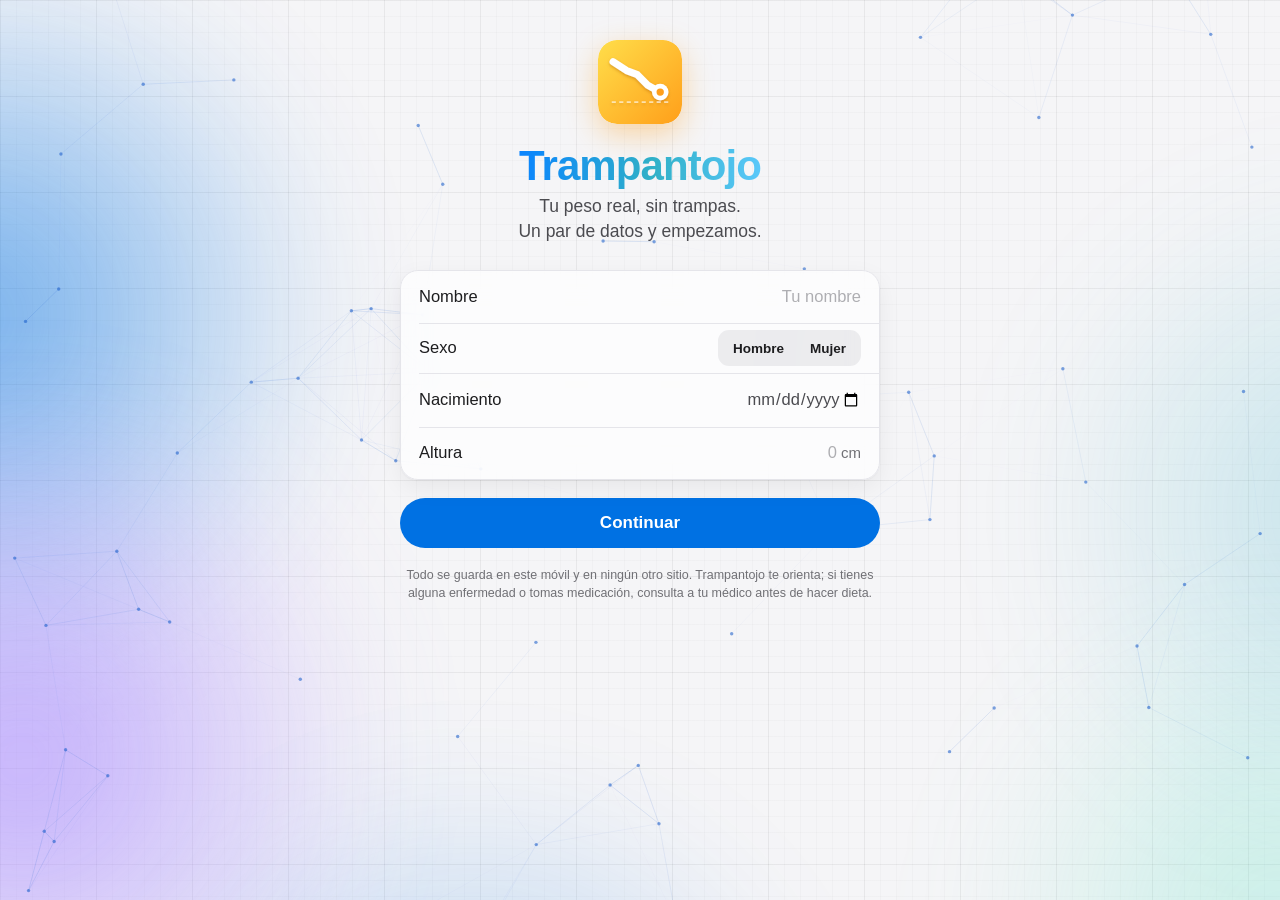
==== commit d6169336: "feat: la evolucion de tu cintura, la mejor pista de la grasa visceral (0.9.1) Grafico en Evolucion c" ====
--- a/index.html
+++ b/index.html
@@ -13,7 +13,7 @@
   <link rel="manifest" href="manifest.webmanifest">
   <link rel="icon" href="icons/icon.svg" type="image/svg+xml">
   <link rel="apple-touch-icon" href="icons/apple-touch-icon.png">
-  <link rel="stylesheet" href="css/app.css?v=0.9.0">
+  <link rel="stylesheet" href="css/app.css?v=0.9.1">
 </head>
 <body>
   <!-- El fondo de bimio.tools: manchas de color que se mueven y la constelación -->
@@ -166,6 +166,12 @@
         <ul class="group log" id="goals"></ul>
         <p class="section-foot">Un peso y una fecha («88 kg para Navidad»). Aparecen en la gráfica como un rombo; la línea azul discontinua es la que deberías seguir.</p>
         <div class="card spaced">
+          <p class="eyebrow">Tu cintura</p>
+          <p class="card-sub" id="waist-sub"></p>
+          <div class="chart-box" id="chart-waist"></div>
+          <p class="card-foot">La cintura es la mejor pista de la grasa visceral, la que se acumula entre los órganos y la que más riesgo tiene para la salud. Mídela a la altura del ombligo, de pie y sin apretar, siempre igual.</p>
+        </div>
+        <div class="card">
           <p class="eyebrow">Ritmo semana a semana</p>
           <p class="card-sub">Cuánto ha bajado o subido tu tendencia cada semana.</p>
           <div class="chart-box" id="chart-rate"></div>
@@ -673,6 +679,6 @@
 
   <div id="toast" class="toast" role="status" hidden></div>
 
-  <script type="module" src="js/app.js?v=0.9.0"></script>
+  <script type="module" src="js/app.js?v=0.9.1"></script>
 </body>
 </html>
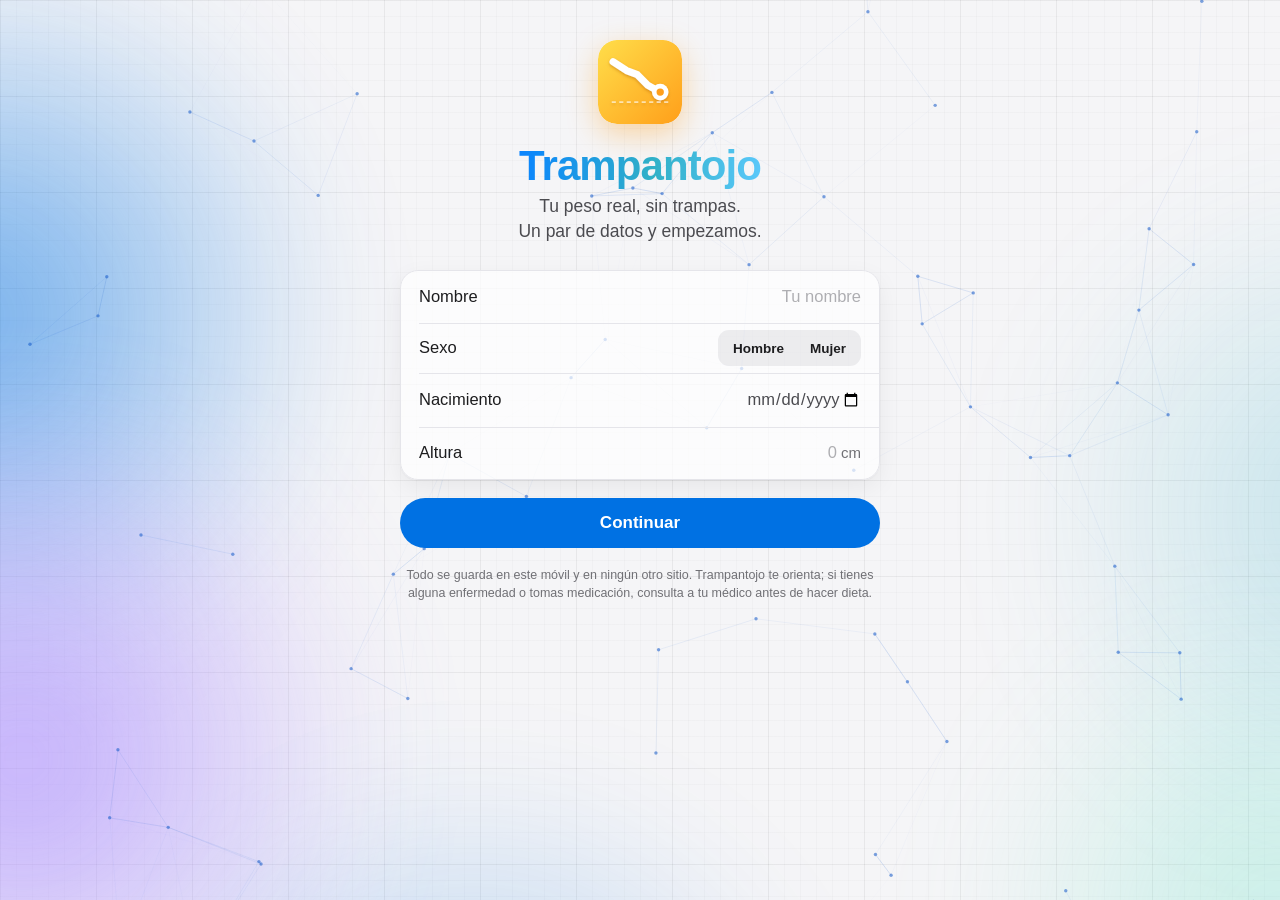
==== commit 6943d27d: "feat: menu de la semana con lista de la compra, y el tipo de calorias en el mensaje del dia (0.10.0)" ====
--- a/index.html
+++ b/index.html
@@ -13,7 +13,7 @@
   <link rel="manifest" href="manifest.webmanifest">
   <link rel="icon" href="icons/icon.svg" type="image/svg+xml">
   <link rel="apple-touch-icon" href="icons/apple-touch-icon.png">
-  <link rel="stylesheet" href="css/app.css?v=0.9.1">
+  <link rel="stylesheet" href="css/app.css?v=0.10.0">
 </head>
 <body>
   <!-- El fondo de bimio.tools: manchas de color que se mueven y la constelación -->
@@ -141,6 +141,8 @@
         </div>
         <div class="card ideas-card" id="ideas-card" hidden></div>
         <div id="meals"></div>
+        <p class="section-label">Menú de la semana</p>
+        <div class="card menu-card" id="menu-card"></div>
         <p class="section-label">Mis platos</p>
         <ul class="group log" id="dishes"></ul>
         <p class="section-foot" id="dishes-empty">Cuando apuntes una comida con varias cosas (lentejas + pan + aceite), «Guardar como plato» la deja lista para otro día, de un toque.</p>
@@ -505,6 +507,18 @@
   </dialog>
 
   <!-- ── Tengo un antojo ─────────────────────────────────────── -->
+  <dialog id="shop-dialog" class="sheet tall">
+    <div class="sheet-grabber" aria-hidden="true"></div>
+    <div class="sheet-bar">
+      <button type="button" class="bar-btn" id="shop-close">Cerrar</button>
+      <h2>La compra</h2>
+      <button type="button" class="bar-btn" id="shop-share">Compartir</button>
+    </div>
+    <p class="card-sub" id="shop-sub"></p>
+    <div id="shop-list"></div>
+    <button type="button" class="btn plain block" id="shop-clear">Desmarcar todo</button>
+  </dialog>
+
   <dialog id="exercise-dialog" class="sheet">
     <div class="sheet-grabber" aria-hidden="true"></div>
     <div class="sheet-bar">
@@ -679,6 +693,6 @@
 
   <div id="toast" class="toast" role="status" hidden></div>
 
-  <script type="module" src="js/app.js?v=0.9.1"></script>
+  <script type="module" src="js/app.js?v=0.10.0"></script>
 </body>
 </html>
--- a/css/app.css
+++ b/css/app.css
@@ -49,7 +49,6 @@
   --icon-glow: rgba(255, 159, 26, 0.38);   /* el brillo del icono amarillo */
   /* las tarjetas son de vidrio: dejan ver un poco las manchas y la constelación */
   --glass: color-mix(in srgb, var(--card) 70%, transparent);
-  --glass-blur: saturate(170%) blur(14px);
   /* gráficos */
   --chart-trend: #0071e3;
   --chart-dot: rgba(0, 113, 227, 0.36);
@@ -249,10 +248,10 @@
 
 /* ── tarjetas: blancas, borde fino, sombra suave (las tool-card de bimio.tools) ── */
 
-.card, .group, .tile, .badge {
-  -webkit-backdrop-filter: var(--glass-blur); backdrop-filter: var(--glass-blur);
-}
-dialog .card, dialog .group, dialog .tile, dialog .badge { -webkit-backdrop-filter: none; backdrop-filter: none; }
+/* Sin desenfoque detrás de las tarjetas: con las manchas y la constelación en
+   movimiento, el móvil tendría que volver a desenfocar el fondo de cada tarjeta
+   en cada fotograma (tirones y batería). Las manchas ya vienen desenfocadas, así
+   que basta con la transparencia; bimio.tools sólo desenfoca la barra. */
 .card {
   background: var(--glass);
   border: 1px solid var(--line);
@@ -575,6 +574,32 @@
 .exbar.cur { background: var(--accent); }
 .exbar.done { background: var(--ok); }
 .ex-who { position: absolute; left: 0; right: 0; border-top: 1.5px dashed color-mix(in srgb, var(--ok) 70%, transparent); pointer-events: none; }
+/* el menú de la semana */
+.menu-days { display: flex; gap: 6px; overflow-x: auto; padding: 2px 2px 10px; margin: 0 -4px; scrollbar-width: none; }
+.menu-days::-webkit-scrollbar { display: none; }
+.menu-days button { flex: none; padding: 7px 13px; border-radius: 980px; border: 1px solid var(--line); background: var(--hover);
+  color: var(--ink); font: inherit; font-size: 14px; font-weight: 600; cursor: pointer; text-transform: capitalize; }
+.menu-days button[aria-selected="true"] { background: var(--accent); border-color: var(--accent); color: var(--accent-ink); }
+.menu-meals { list-style: none; margin: 0; padding: 0; }
+.menu-meals li { padding: 10px 0 12px; border-top: 1px solid var(--line); }
+.menu-meals li:first-child { border-top: 0; padding-top: 4px; }
+.menu-slot { margin: 0; font-size: 12px; font-weight: 700; letter-spacing: 0.06em; text-transform: uppercase; color: var(--ink-3); }
+.menu-dish { margin: 3px 0 2px; font-size: 16px; font-weight: 600; line-height: 1.35; }
+.menu-meta { margin: 0; font-size: 13.5px; color: var(--ink-2); }
+.menu-acts { display: flex; gap: 8px; margin-top: 8px; }
+.menu-row { display: flex; flex-wrap: wrap; gap: 8px; margin-top: 12px; }
+/* la lista de la compra */
+.shop-group { margin-bottom: 4px; }
+.shop-item { display: flex; align-items: center; gap: 12px; width: 100%; min-height: 52px; padding: 8px 16px; border: 0; background: transparent;
+  font: inherit; color: var(--ink); text-align: left; cursor: pointer; }
+.shop-group li + li .shop-item { border-top: 1px solid var(--line); }
+.shop-check { width: 22px; height: 22px; border-radius: 50%; border: 2px solid var(--ink-4); flex: none; display: grid; place-items: center; }
+.shop-item.done .shop-check { background: var(--ok); border-color: var(--ok); }
+.shop-item.done .shop-check::after { content: ''; width: 6px; height: 11px; border: solid #fff; border-width: 0 2.5px 2.5px 0; transform: translateY(-1px) rotate(45deg); }
+.shop-text { display: flex; flex-direction: column; min-width: 0; }
+.shop-name { font-size: 16px; font-weight: 600; }
+.shop-amount { font-size: 13px; color: var(--ink-2); }
+.shop-item.done .shop-name { text-decoration: line-through; color: var(--ink-3); }
 .backup-nudge { border-color: color-mix(in srgb, var(--accent) 35%, var(--line)); }
 .nudge-actions { display: flex; flex-wrap: wrap; gap: 8px; margin-top: 12px; }
 .qday { margin-top: 14px; padding-top: 12px; border-top: 1px solid var(--line); }
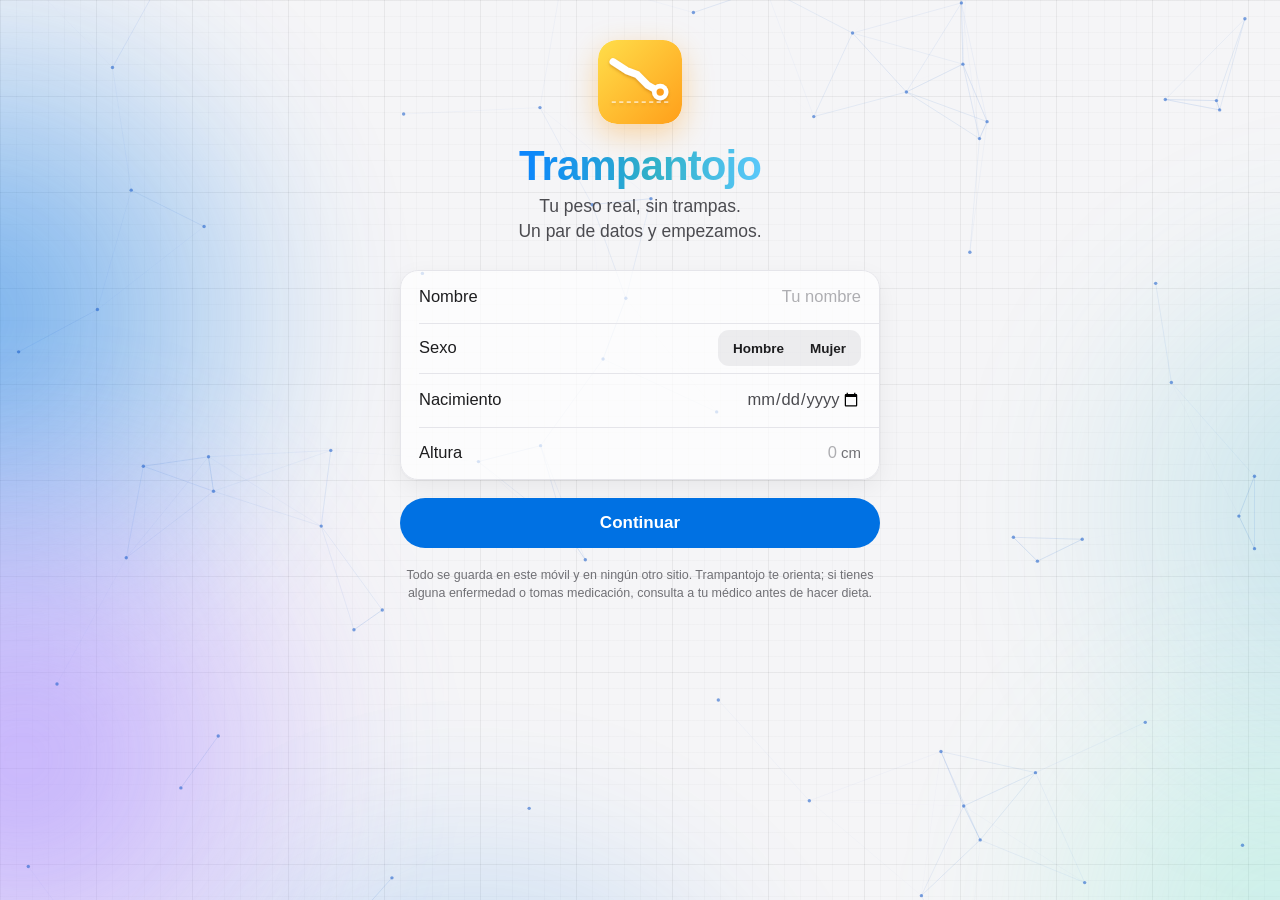
==== commit 57a94262: "feat: calendario de habitos en Evolucion (0.10.1) El mes a la vista con cada dia tenido segun cuanto" ====
--- a/index.html
+++ b/index.html
@@ -13,7 +13,7 @@
   <link rel="manifest" href="manifest.webmanifest">
   <link rel="icon" href="icons/icon.svg" type="image/svg+xml">
   <link rel="apple-touch-icon" href="icons/apple-touch-icon.png">
-  <link rel="stylesheet" href="css/app.css?v=0.10.0">
+  <link rel="stylesheet" href="css/app.css?v=0.10.1">
 </head>
 <body>
   <!-- El fondo de bimio.tools: manchas de color que se mueven y la constelación -->
@@ -158,6 +158,17 @@
           <button type="button" role="radio" data-range="-1">Mi plan</button>
         </div>
         <div class="card" id="week-card"></div>
+        <div class="card cal-card">
+          <div class="cal-head">
+            <button type="button" class="cal-nav" id="cal-prev" aria-label="Mes anterior">‹</button>
+            <p class="eyebrow" id="cal-title"></p>
+            <button type="button" class="cal-nav" id="cal-next" aria-label="Mes siguiente">›</button>
+          </div>
+          <p class="card-sub" id="cal-sub"></p>
+          <div class="cal-grid" id="cal-grid" role="grid" aria-label="Tus hábitos del mes"></div>
+          <p class="cal-legend" id="cal-legend"></p>
+          <p class="card-foot" id="cal-detail"></p>
+        </div>
         <div class="card">
           <p class="eyebrow">Evolución del peso</p>
           <p class="card-sub" id="evo-sub"></p>
@@ -693,6 +704,6 @@
 
   <div id="toast" class="toast" role="status" hidden></div>
 
-  <script type="module" src="js/app.js?v=0.10.0"></script>
+  <script type="module" src="js/app.js?v=0.10.1"></script>
 </body>
 </html>
--- a/css/app.css
+++ b/css/app.css
@@ -600,6 +600,30 @@
 .shop-name { font-size: 16px; font-weight: 600; }
 .shop-amount { font-size: 13px; color: var(--ink-2); }
 .shop-item.done .shop-name { text-decoration: line-through; color: var(--ink-3); }
+/* el calendario de hábitos */
+.cal-head { display: flex; align-items: center; justify-content: space-between; }
+.cal-head .eyebrow { margin: 0; text-transform: uppercase; }
+.cal-nav { width: 36px; height: 36px; border-radius: 50%; border: 0; background: var(--hover); color: var(--accent); font: inherit; font-size: 22px; line-height: 1; cursor: pointer; }
+.cal-nav:disabled { color: var(--ink-4); cursor: default; }
+.cal-grid { display: grid; grid-template-columns: repeat(7, minmax(0, 1fr)); gap: 4px; margin-top: 8px; }
+.cal-dow { font-size: 11px; font-weight: 700; color: var(--ink-3); text-align: center; padding-bottom: 2px; }
+.cal-day { display: flex; flex-direction: column; align-items: center; justify-content: center; gap: 3px; aspect-ratio: 1 / 1.05; min-width: 0;
+  border: 1px solid transparent; border-radius: 10px; font: inherit; color: var(--ink); cursor: pointer; padding: 0;
+  background: color-mix(in srgb, var(--ok) calc(var(--lvl, 0) * 32%), var(--hover)); }
+.cal-day:disabled { background: transparent; color: var(--ink-4); cursor: default; }
+.cal-day.today { border-color: var(--accent); }
+.cal-day.picked { box-shadow: 0 0 0 2px var(--accent); }
+.cal-num { font-size: 13px; font-weight: 600; line-height: 1; }
+.cal-dots { display: flex; gap: 2px; }
+.cal-dots i, .cal-legend i { display: block; width: 4px; height: 4px; border-radius: 50%; background: var(--line); }
+.cal-dots i.on.h-peso, .cal-legend i.h-peso { background: var(--accent); }
+.cal-dots i.on.h-agua, .cal-legend i.h-agua { background: var(--teal); }
+.cal-dots i.on.h-verde, .cal-legend i.h-verde { background: var(--ok); }
+.cal-dots i.on.h-ejercicio, .cal-legend i.h-ejercicio { background: var(--violet); }
+.cal-dots i.on.h-antojo, .cal-legend i.h-antojo { background: var(--warn); }
+.cal-legend { display: flex; flex-wrap: wrap; gap: 6px 14px; margin: 10px 0 0; font-size: 12.5px; color: var(--ink-2); }
+.cal-legend span { display: inline-flex; align-items: center; gap: 6px; }
+.cal-legend i { width: 8px; height: 8px; }
 .backup-nudge { border-color: color-mix(in srgb, var(--accent) 35%, var(--line)); }
 .nudge-actions { display: flex; flex-wrap: wrap; gap: 8px; margin-top: 12px; }
 .qday { margin-top: 14px; padding-top: 12px; border-top: 1px solid var(--line); }
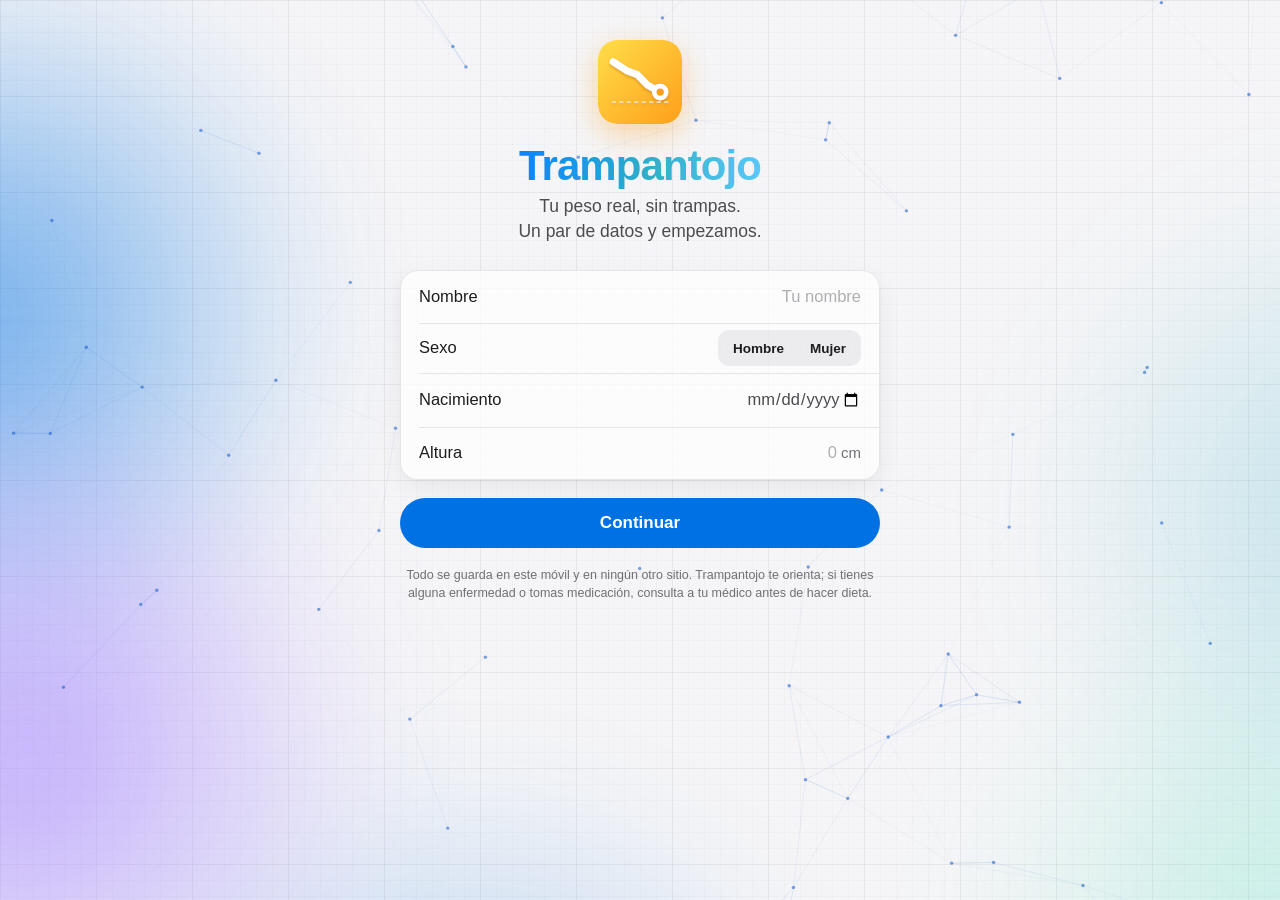
==== commit d5aaa467: "feat: fotos de progreso con antes y ahora (0.11.0) Se hacen o se eligen desde Evolucion, se reducen " ====
--- a/index.html
+++ b/index.html
@@ -13,7 +13,7 @@
   <link rel="manifest" href="manifest.webmanifest">
   <link rel="icon" href="icons/icon.svg" type="image/svg+xml">
   <link rel="apple-touch-icon" href="icons/apple-touch-icon.png">
-  <link rel="stylesheet" href="css/app.css?v=0.10.1">
+  <link rel="stylesheet" href="css/app.css?v=0.11.0">
 </head>
 <body>
   <!-- El fondo de bimio.tools: manchas de color que se mueven y la constelación -->
@@ -184,6 +184,16 @@
           <div class="chart-box" id="chart-waist"></div>
           <p class="card-foot">La cintura es la mejor pista de la grasa visceral, la que se acumula entre los órganos y la que más riesgo tiene para la salud. Mídela a la altura del ombligo, de pie y sin apretar, siempre igual.</p>
         </div>
+        <div class="card photos-card">
+          <p class="eyebrow">Tus fotos</p>
+          <p class="card-sub" id="photos-sub"></p>
+          <div class="photo-grid" id="photo-grid"></div>
+          <div class="menu-row">
+            <label class="btn primary small photo-add">+ Añadir foto<input type="file" id="photo-input" accept="image/*" hidden></label>
+            <button type="button" class="btn ghost small" id="photo-compare" hidden>Antes y ahora</button>
+          </div>
+          <p class="card-foot">Las fotos se quedan sólo en tu móvil. Para compararlas bien: misma luz, misma ropa, mismo sitio y la misma postura.</p>
+        </div>
         <div class="card">
           <p class="eyebrow">Ritmo semana a semana</p>
           <p class="card-sub">Cuánto ha bajado o subido tu tendencia cada semana.</p>
@@ -518,6 +528,39 @@
   </dialog>
 
   <!-- ── Tengo un antojo ─────────────────────────────────────── -->
+  <dialog id="photo-dialog" class="sheet tall">
+    <div class="sheet-grabber" aria-hidden="true"></div>
+    <div class="sheet-bar">
+      <button type="button" class="bar-btn" id="photo-close">Cerrar</button>
+      <h2 id="photo-title">Foto</h2>
+      <button type="button" class="bar-btn danger-text" id="photo-delete">Borrar</button>
+    </div>
+    <img class="photo-full" id="photo-img" alt="">
+    <p class="card-foot center" id="photo-meta"></p>
+  </dialog>
+
+  <dialog id="compare-dialog" class="sheet tall">
+    <div class="sheet-grabber" aria-hidden="true"></div>
+    <div class="sheet-bar">
+      <button type="button" class="bar-btn" id="compare-close">Cerrar</button>
+      <h2>Antes y ahora</h2>
+      <span></span>
+    </div>
+    <div class="compare" id="compare-box">
+      <img id="cmp-after" alt="Ahora">
+      <img id="cmp-before" alt="Antes">
+      <div class="cmp-line" id="cmp-line"></div>
+      <span class="cmp-tag left" id="cmp-tag-before">Antes</span>
+      <span class="cmp-tag right" id="cmp-tag-after">Ahora</span>
+    </div>
+    <input type="range" class="cmp-range" id="cmp-range" min="0" max="100" value="50" aria-label="Deslizar entre antes y ahora">
+    <p class="card-sub center" id="cmp-meta"></p>
+    <p class="crv-q">Antes</p>
+    <div class="cmp-strip" id="cmp-strip-before"></div>
+    <p class="crv-q">Ahora</p>
+    <div class="cmp-strip" id="cmp-strip-after"></div>
+  </dialog>
+
   <dialog id="shop-dialog" class="sheet tall">
     <div class="sheet-grabber" aria-hidden="true"></div>
     <div class="sheet-bar">
@@ -704,6 +747,6 @@
 
   <div id="toast" class="toast" role="status" hidden></div>
 
-  <script type="module" src="js/app.js?v=0.10.1"></script>
+  <script type="module" src="js/app.js?v=0.11.0"></script>
 </body>
 </html>
--- a/css/app.css
+++ b/css/app.css
@@ -624,6 +624,27 @@
 .cal-legend { display: flex; flex-wrap: wrap; gap: 6px 14px; margin: 10px 0 0; font-size: 12.5px; color: var(--ink-2); }
 .cal-legend span { display: inline-flex; align-items: center; gap: 6px; }
 .cal-legend i { width: 8px; height: 8px; }
+/* las fotos */
+.photo-grid { display: grid; grid-template-columns: repeat(3, minmax(0, 1fr)); gap: 6px; margin: 8px 0 4px; }
+.photo-grid:empty { display: none; }
+.photo-thumb { position: relative; aspect-ratio: 3 / 4; border: 0; padding: 0; border-radius: 12px; overflow: hidden; background: var(--hover); cursor: pointer; }
+.photo-thumb img { width: 100%; height: 100%; object-fit: cover; display: block; }
+.photo-cap { position: absolute; left: 0; right: 0; bottom: 0; padding: 14px 6px 5px; font-size: 11.5px; font-weight: 600; color: #fff;
+  background: linear-gradient(transparent, rgba(0, 0, 0, 0.55)); text-align: left; }
+.photo-thumb.missing .photo-cap { color: var(--ink-2); background: none; }
+.photo-add { cursor: pointer; }
+.photo-full { display: block; width: 100%; max-height: 70vh; object-fit: contain; border-radius: var(--radius); background: #000; }
+.danger-text { color: var(--bad-text) !important; }
+.compare { position: relative; width: 100%; aspect-ratio: 3 / 4; max-height: 62vh; margin: 0 auto; border-radius: var(--radius); overflow: hidden; background: #000; }
+.compare img { position: absolute; inset: 0; width: 100%; height: 100%; object-fit: cover; }
+.cmp-line { position: absolute; top: 0; bottom: 0; width: 2px; margin-left: -1px; background: #fff; box-shadow: 0 0 6px rgba(0, 0, 0, 0.5); pointer-events: none; }
+.cmp-tag { position: absolute; top: 10px; padding: 3px 9px; border-radius: 980px; font-size: 12px; font-weight: 700; color: #fff; background: rgba(0, 0, 0, 0.45); }
+.cmp-tag.left { left: 10px; }
+.cmp-tag.right { right: 10px; }
+.cmp-range { width: 100%; margin: 14px 0 4px; accent-color: var(--accent); }
+.cmp-strip { display: flex; gap: 6px; overflow-x: auto; padding-bottom: 4px; }
+.cmp-pick { flex: none; padding: 6px 12px; border-radius: 980px; border: 1px solid var(--line); background: var(--hover); color: var(--ink); font: inherit; font-size: 13.5px; font-weight: 600; cursor: pointer; }
+.cmp-pick[aria-pressed="true"] { background: var(--accent); border-color: var(--accent); color: var(--accent-ink); }
 .backup-nudge { border-color: color-mix(in srgb, var(--accent) 35%, var(--line)); }
 .nudge-actions { display: flex; flex-wrap: wrap; gap: 8px; margin-top: 12px; }
 .qday { margin-top: 14px; padding-top: 12px; border-top: 1px solid var(--line); }
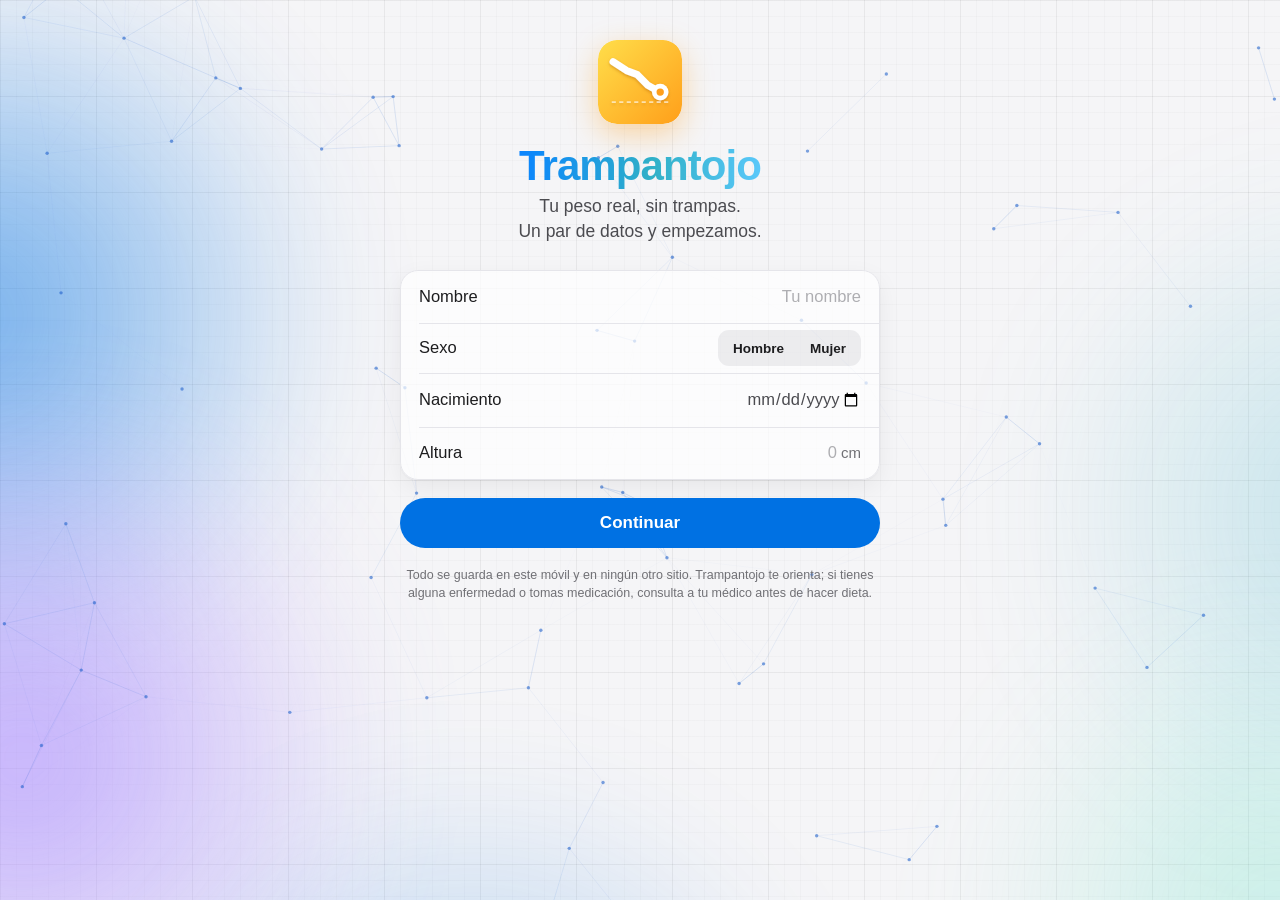
==== commit 9c294363: "feat: como se hace cada plato del menu (0.11.1) Los 31 platos de casa traen dos o tres pasos de coci" ====
--- a/index.html
+++ b/index.html
@@ -13,7 +13,7 @@
   <link rel="manifest" href="manifest.webmanifest">
   <link rel="icon" href="icons/icon.svg" type="image/svg+xml">
   <link rel="apple-touch-icon" href="icons/apple-touch-icon.png">
-  <link rel="stylesheet" href="css/app.css?v=0.11.0">
+  <link rel="stylesheet" href="css/app.css?v=0.11.1">
 </head>
 <body>
   <!-- El fondo de bimio.tools: manchas de color que se mueven y la constelación -->
@@ -747,6 +747,6 @@
 
   <div id="toast" class="toast" role="status" hidden></div>
 
-  <script type="module" src="js/app.js?v=0.11.0"></script>
+  <script type="module" src="js/app.js?v=0.11.1"></script>
 </body>
 </html>
--- a/css/app.css
+++ b/css/app.css
@@ -588,6 +588,13 @@
 .menu-meta { margin: 0; font-size: 13.5px; color: var(--ink-2); }
 .menu-acts { display: flex; gap: 8px; margin-top: 8px; }
 .menu-row { display: flex; flex-wrap: wrap; gap: 8px; margin-top: 12px; }
+.menu-how { margin: 6px 0 0; }
+.menu-how summary { cursor: pointer; font-size: 13.5px; font-weight: 600; color: var(--accent-text); list-style: none; }
+.menu-how summary::-webkit-details-marker { display: none; }
+.menu-how summary::before { content: '▸ '; }
+.menu-how[open] summary::before { content: '▾ '; }
+.menu-how ol { margin: 6px 0 0; padding-left: 20px; font-size: 14px; line-height: 1.5; color: var(--ink-2); }
+.menu-how .menu-how-note { list-style: none; margin-left: -20px; margin-top: 4px; font-weight: 600; color: var(--ink); }
 /* la lista de la compra */
 .shop-group { margin-bottom: 4px; }
 .shop-item { display: flex; align-items: center; gap: 12px; width: 100%; min-height: 52px; padding: 8px 16px; border: 0; background: transparent;
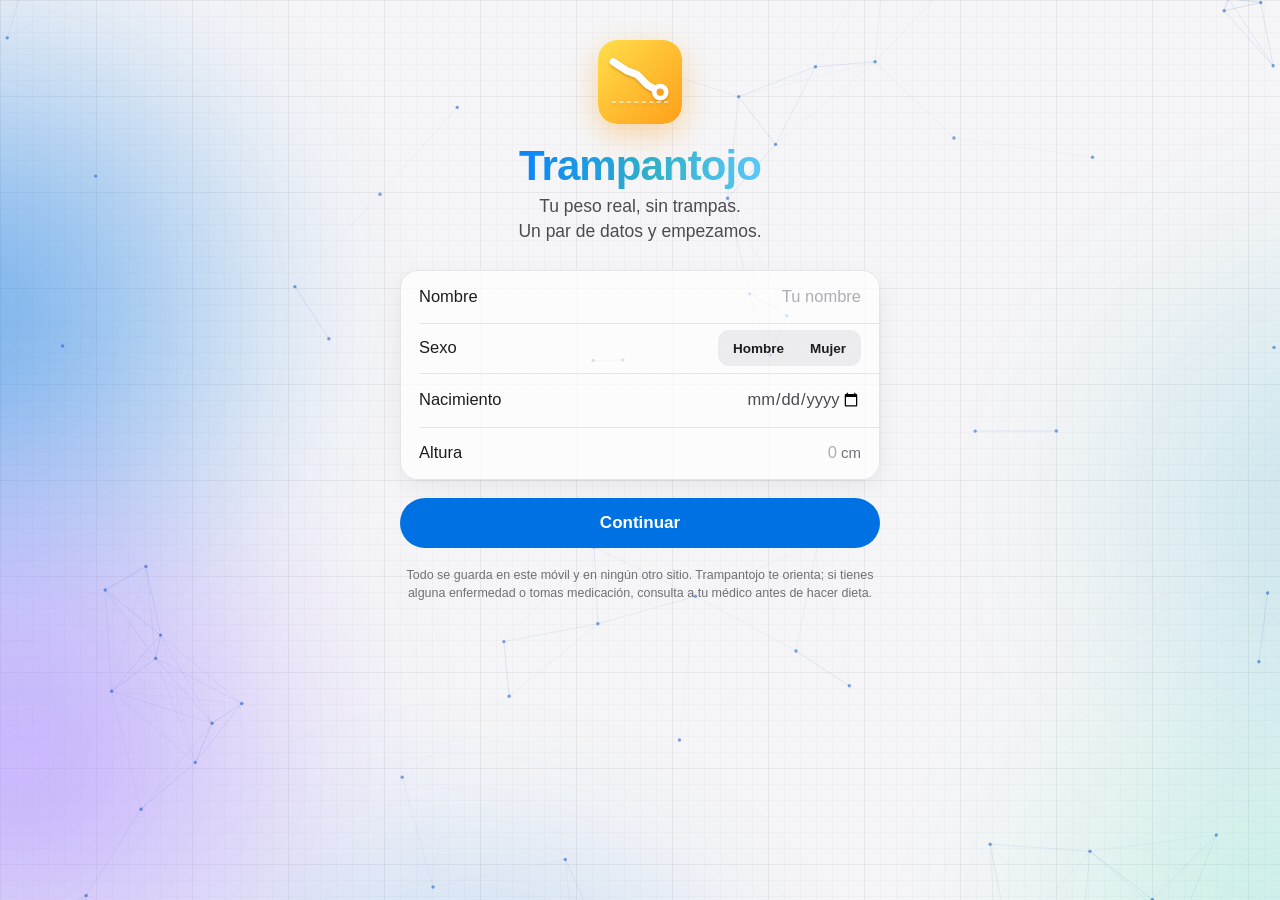
==== commit 8bdba821: "feat: comer fuera, que pedir en cada sitio (0.12.0) Menu del dia, tapas, pizzeria, hamburgueseria, j" ====
--- a/index.html
+++ b/index.html
@@ -13,7 +13,7 @@
   <link rel="manifest" href="manifest.webmanifest">
   <link rel="icon" href="icons/icon.svg" type="image/svg+xml">
   <link rel="apple-touch-icon" href="icons/apple-touch-icon.png">
-  <link rel="stylesheet" href="css/app.css?v=0.11.1">
+  <link rel="stylesheet" href="css/app.css?v=0.12.0">
 </head>
 <body>
   <!-- El fondo de bimio.tools: manchas de color que se mueven y la constelación -->
@@ -140,6 +140,11 @@
           </div>
         </div>
         <div class="card ideas-card" id="ideas-card" hidden></div>
+        <button type="button" class="card out-cta" id="out-open">
+          <span class="out-icon" aria-hidden="true"><svg viewBox="0 0 24 24"><path d="M7 3v8M5 3v5a2 2 0 0 0 4 0V3M7 11v10M17 3c-2 1.5-3 4-3 7h3v11"/></svg></span>
+          <span class="craving-text"><strong>¿Comes fuera?</strong><small>Qué pedir en un menú del día, de tapas, en la pizzería…</small></span>
+          <span class="chev" aria-hidden="true"></span>
+        </button>
         <div id="meals"></div>
         <p class="section-label">Menú de la semana</p>
         <div class="card menu-card" id="menu-card"></div>
@@ -561,6 +566,21 @@
     <div class="cmp-strip" id="cmp-strip-after"></div>
   </dialog>
 
+  <dialog id="out-dialog" class="sheet tall">
+    <div class="sheet-grabber" aria-hidden="true"></div>
+    <div class="sheet-bar">
+      <button type="button" class="bar-btn" id="out-close">Cerrar</button>
+      <h2>Comer fuera</h2>
+      <span></span>
+    </div>
+    <div class="menu-days" id="out-places" role="tablist" aria-label="Dónde comes"></div>
+    <p class="card-sub" id="out-intro"></p>
+    <div id="out-groups"></div>
+    <p class="section-label">Trucos para pedir</p>
+    <ul class="out-tips" id="out-tips"></ul>
+    <p class="fine">Las calorías de restaurante varían mucho según la ración y el aceite: son orientativas. Toca un plato para apuntarlo.</p>
+  </dialog>
+
   <dialog id="shop-dialog" class="sheet tall">
     <div class="sheet-grabber" aria-hidden="true"></div>
     <div class="sheet-bar">
@@ -747,6 +767,6 @@
 
   <div id="toast" class="toast" role="status" hidden></div>
 
-  <script type="module" src="js/app.js?v=0.11.1"></script>
+  <script type="module" src="js/app.js?v=0.12.0"></script>
 </body>
 </html>
--- a/css/app.css
+++ b/css/app.css
@@ -595,6 +595,17 @@
 .menu-how[open] summary::before { content: '▾ '; }
 .menu-how ol { margin: 6px 0 0; padding-left: 20px; font-size: 14px; line-height: 1.5; color: var(--ink-2); }
 .menu-how .menu-how-note { list-style: none; margin-left: -20px; margin-top: 4px; font-weight: 600; color: var(--ink); }
+/* comer fuera */
+.out-cta { display: flex; align-items: center; gap: 14px; width: 100%; text-align: left; cursor: pointer; font: inherit; color: var(--ink); }
+.out-icon { width: 46px; height: 46px; border-radius: 13px; flex: none; display: grid; place-items: center;
+  background: linear-gradient(135deg, #5ac8fa, var(--accent)); box-shadow: 0 4px 12px color-mix(in srgb, var(--accent) 30%, transparent); }
+.out-icon svg { width: 24px; height: 24px; fill: none; stroke: #fff; stroke-width: 2; stroke-linecap: round; stroke-linejoin: round; }
+#out-places { margin-top: 4px; }
+.section-label.out-b { color: var(--ok-text); }
+.section-label.out-r { color: var(--warn-text); }
+.section-label.out-m { color: var(--bad-text); }
+.out-tips { margin: 0; padding-left: 20px; font-size: 15px; line-height: 1.5; color: var(--ink-2); }
+.out-tips li + li { margin-top: 6px; }
 /* la lista de la compra */
 .shop-group { margin-bottom: 4px; }
 .shop-item { display: flex; align-items: center; gap: 12px; width: 100%; min-height: 52px; padding: 8px 16px; border: 0; background: transparent;
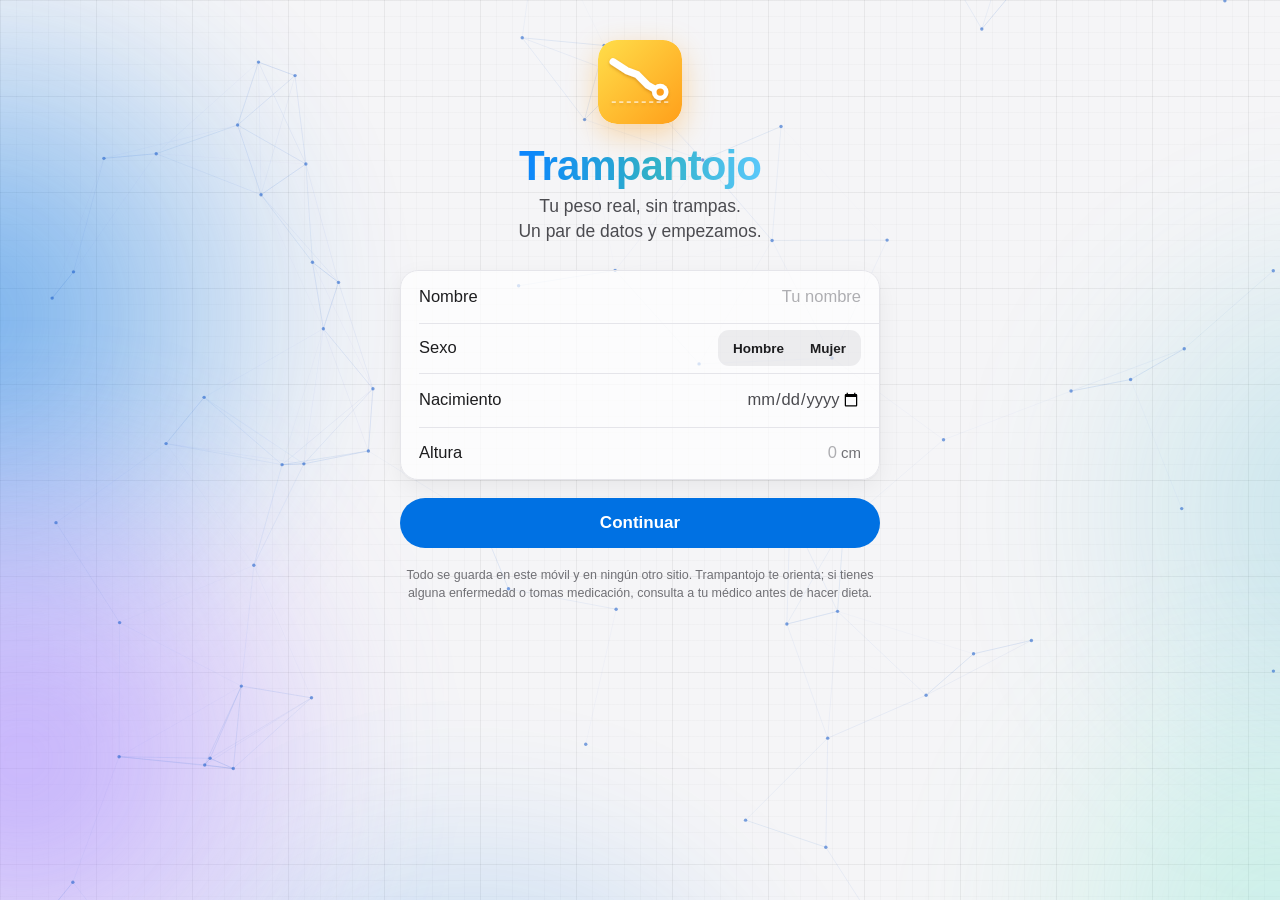
==== commit 27e7c753: "chore: fuera el servidor de avisos; sin Cloudflare (0.12.1) Se decidio no tener servidor, asi que se" ====
--- a/index.html
+++ b/index.html
@@ -13,7 +13,7 @@
   <link rel="manifest" href="manifest.webmanifest">
   <link rel="icon" href="icons/icon.svg" type="image/svg+xml">
   <link rel="apple-touch-icon" href="icons/apple-touch-icon.png">
-  <link rel="stylesheet" href="css/app.css?v=0.12.0">
+  <link rel="stylesheet" href="css/app.css?v=0.12.1">
 </head>
 <body>
   <!-- El fondo de bimio.tools: manchas de color que se mueven y la constelación -->
@@ -767,6 +767,6 @@
 
   <div id="toast" class="toast" role="status" hidden></div>
 
-  <script type="module" src="js/app.js?v=0.12.0"></script>
+  <script type="module" src="js/app.js?v=0.12.1"></script>
 </body>
 </html>
